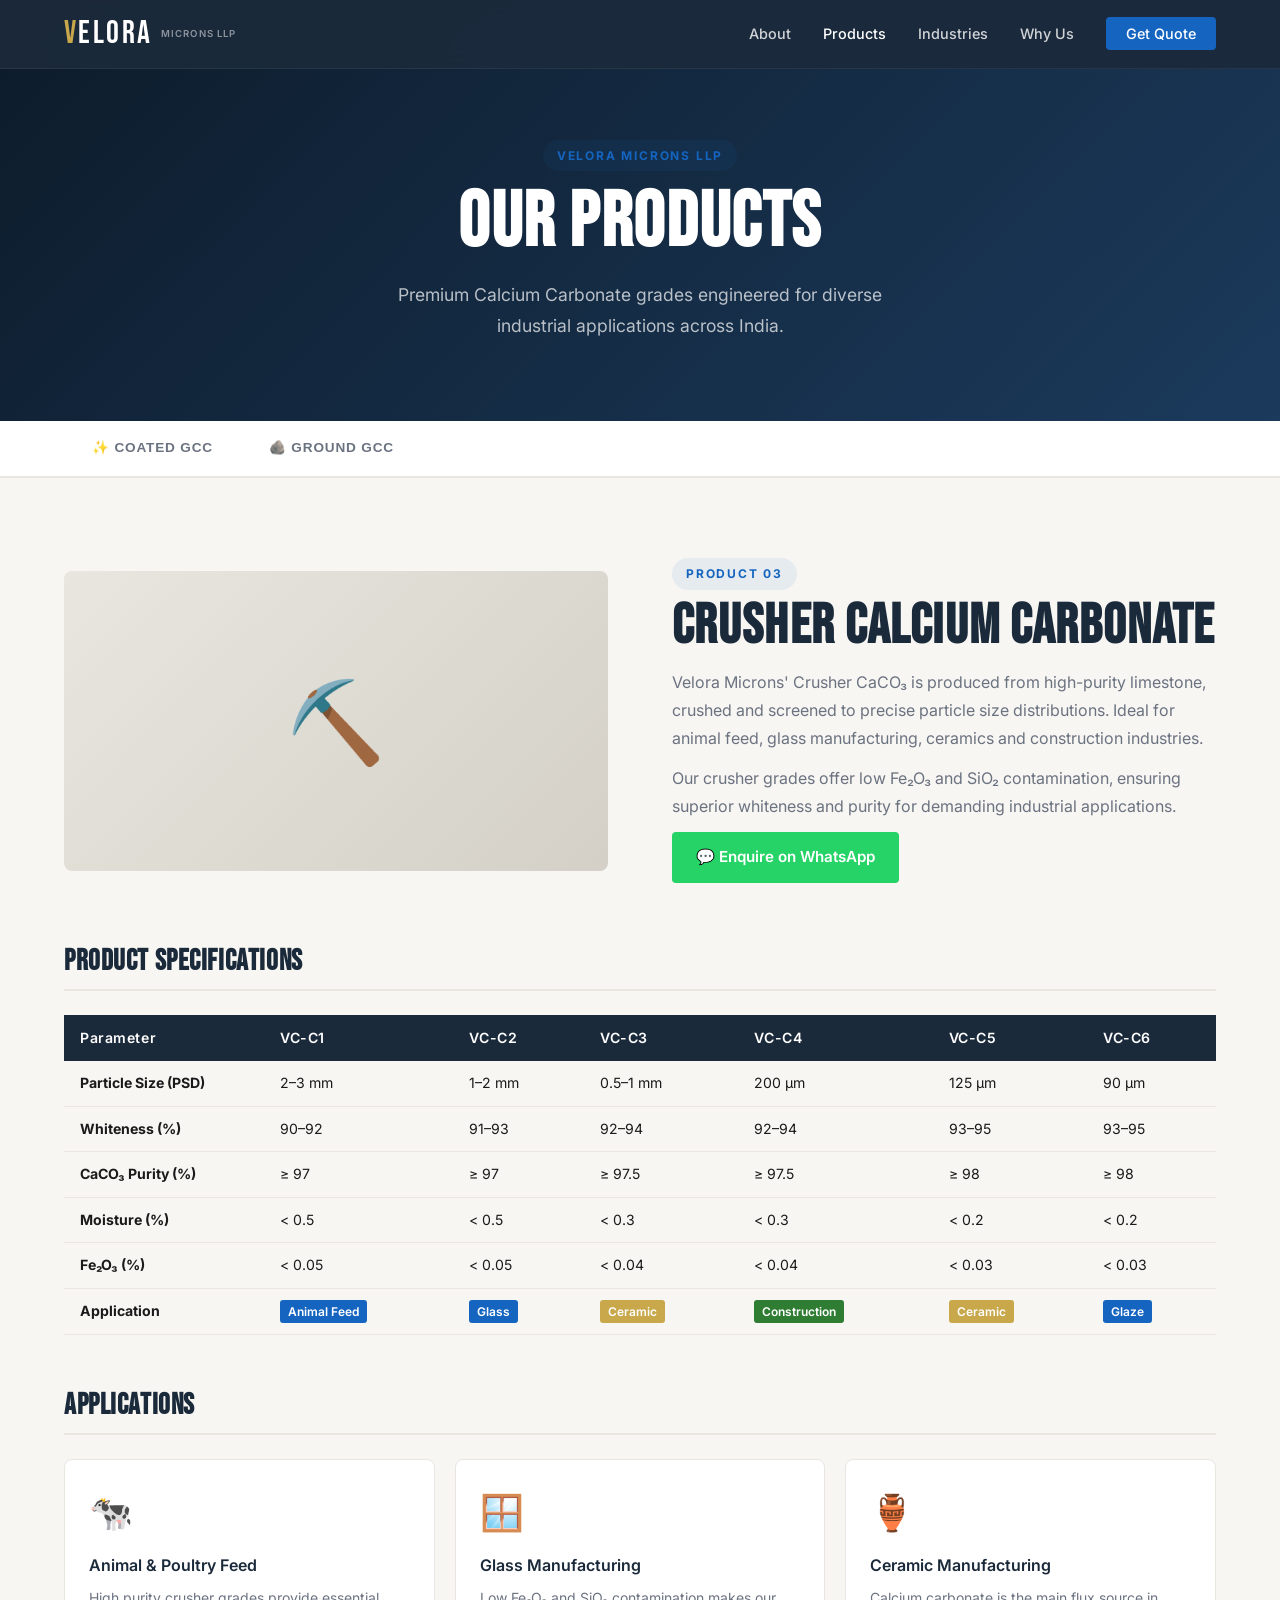
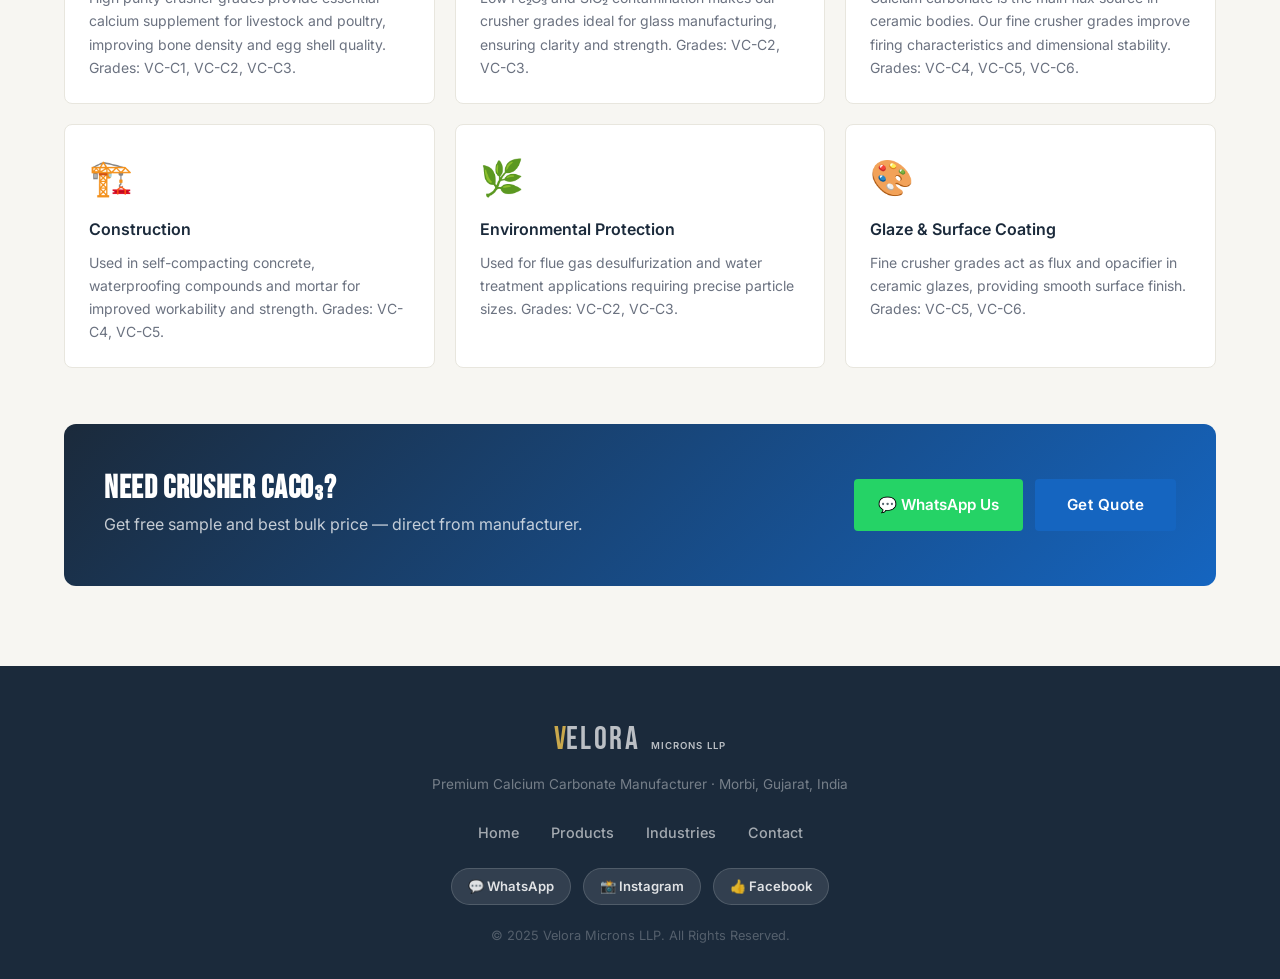
==== products.html @ 4ea290d1 "Revise product information for VELORA COAT® and Crusher Updated product details for VELORA COAT® and" ====
<!DOCTYPE html>
<html lang="en">
<head>
  <meta charset="UTF-8" />
  <meta name="viewport" content="width=device-width, initial-scale=1.0" />
  <title>Products – Velora Microns LLP | Calcium Carbonate Manufacturer</title>
  <meta name="description" content="Velora Microns LLP offers Crusher CaCO3, Ground GCC and Coated GCC for plastics, paints, rubber, ceramics and more industries." />
  <link rel="preconnect" href="https://fonts.googleapis.com" />
  <link rel="preconnect" href="https://fonts.gstatic.com" crossorigin />
  <link href="https://fonts.googleapis.com/css2?family=Bebas+Neue&family=Inter:wght@300;400;500;600;700&display=swap" rel="stylesheet" />
  <link rel="stylesheet" href="style.css" />
  <style>
    /* ===== PRODUCTS PAGE EXTRA STYLES ===== */
    .prod-hero {
      background: linear-gradient(135deg, #0D1B2A 0%, #1B3A5C 100%);
      padding: 140px 0 80px;
      text-align: center;
    }
    .prod-hero h1 { color: #fff; font-size: clamp(2.5rem, 6vw, 5rem); }
    .prod-hero p { color: rgba(255,255,255,0.7); font-size: 1.1rem; max-width: 560px; margin: 16px auto 0; }

    /* PRODUCT TABS */
    .prod-tabs { background: #fff; border-bottom: 2px solid #E8E6DE; position: sticky; top: 68px; z-index: 100; }
    .prod-tabs .container { display: flex; gap: 0; overflow-x: auto; }
    .tab-btn {
      padding: 18px 28px; font-size: 0.85rem; font-weight: 600;
      letter-spacing: 0.06em; text-transform: uppercase;
      color: #6B7280; border-bottom: 3px solid transparent;
      background: none; border-top: none; border-left: none; border-right: none;
      cursor: pointer; white-space: nowrap; transition: all 0.2s;
    }
    .tab-btn.active { color: #1565C0; border-bottom-color: #1565C0; }
    .tab-btn:hover { color: #1565C0; }

    /* PRODUCT SECTIONS */
    .prod-section { display: none; padding: 80px 0; }
    .prod-section.active { display: block; }

    /* SECTION INTRO */
    .prod-intro { display: grid; grid-template-columns: 1fr 1fr; gap: 64px; align-items: center; margin-bottom: 64px; }
    .prod-intro-img {
      background: linear-gradient(135deg, #E8E6DE, #D4D0C8);
      border-radius: 8px; height: 300px;
      display: flex; align-items: center; justify-content: center;
      font-size: 5rem;
    }
    .prod-intro-text h2 { color: #1B2A3B; margin-bottom: 12px; }
    .prod-intro-text .eyebrow { margin-bottom: 8px; }
    .prod-intro-text p { margin-bottom: 12px; }

    /* SPEC TABLE */
    .spec-section { margin-bottom: 56px; }
    .spec-section h3 { font-size: 1.8rem; color: #1B2A3B; margin-bottom: 24px; padding-bottom: 12px; border-bottom: 2px solid #E8E6DE; }
    .spec-table-wrap { overflow-x: auto; }
    .spec-table { width: 100%; border-collapse: collapse; font-size: 0.88rem; min-width: 500px; }
    .spec-table th { background: #1B2A3B; color: #fff; padding: 12px 16px; text-align: left; font-weight: 600; letter-spacing: 0.04em; }
    .spec-table th:first-child { width: 200px; }
    .spec-table td { padding: 11px 16px; border-bottom: 1px solid #E8E6DE; color: #1A1A1A; }
    .spec-table tr:nth-child(even) td { background: #F7F6F2; }
    .spec-table tr:hover td { background: #EEF3FB; }
    .spec-badge { display: inline-block; background: #1565C0; color: #fff; border-radius: 3px; padding: 2px 8px; font-size: 0.75rem; font-weight: 600; }
    .spec-badge.gold { background: #C9A84C; }
    .spec-badge.green { background: #2E7D32; }

    /* APPLICATIONS */
    .app-grid { display: grid; grid-template-columns: repeat(3, 1fr); gap: 20px; margin-top: 24px; }
    .app-card {
      background: #fff; border: 1.5px solid #E8E6DE;
      border-radius: 8px; padding: 24px;
      transition: transform 0.2s, box-shadow 0.2s;
    }
    .app-card:hover { transform: translateY(-4px); box-shadow: 0 12px 32px rgba(0,0,0,0.08); }
    .app-icon { font-size: 2.2rem; margin-bottom: 12px; }
    .app-card h4 { color: #1B2A3B; font-size: 1rem; margin-bottom: 8px; }
    .app-card p { font-size: 0.875rem; line-height: 1.65; }

    /* CTA BANNER */
    .prod-cta-banner {
      background: linear-gradient(135deg, #1B2A3B, #1565C0);
      border-radius: 12px; padding: 48px 40px;
      display: flex; align-items: center; justify-content: space-between;
      gap: 24px; flex-wrap: wrap; margin-top: 56px;
    }
    .prod-cta-banner h3 { color: #fff; font-size: 2rem; }
    .prod-cta-banner p { color: rgba(255,255,255,0.75); margin-top: 4px; }
    .cta-buttons { display: flex; gap: 12px; flex-wrap: wrap; }
    .btn-whatsapp {
      display: inline-flex; align-items: center; gap: 8px;
      background: #25D366; color: #fff;
      padding: 13px 24px; border-radius: 4px;
      font-weight: 600; font-size: 0.95rem;
      transition: background 0.2s;
    }
    .btn-whatsapp:hover { background: #1ebe5d; }

    @media (max-width: 768px) {
      .prod-intro { grid-template-columns: 1fr; gap: 32px; }
      .app-grid { grid-template-columns: 1fr 1fr; }
      .prod-cta-banner { flex-direction: column; padding: 32px 24px; }
      .tab-btn { padding: 14px 18px; font-size: 0.78rem; }
    }
    @media (max-width: 480px) {
      .app-grid { grid-template-columns: 1fr; }
    }
  </style>
</head>
<body>

  <!-- NAVBAR -->
  <nav class="navbar" id="navbar">
    <div class="container nav-inner">
      <div class="logo">
        <a href="index.html" style="display:flex;align-items:baseline;gap:2px;text-decoration:none;">
          <span class="logo-v">V</span><span class="logo-rest">ELORA</span>
          <span class="logo-tag">MICRONS LLP</span>
        </a>
      </div>
      <ul class="nav-links">
        <li><a href="index.html#about">About</a></li>
        <li><a href="products.html" style="color:#fff;">Products</a></li>
        <li><a href="index.html#industries">Industries</a></li>
        <li><a href="index.html#why">Why Us</a></li>
        <li><a href="index.html#contact" class="btn-nav">Get Quote</a></li>
      </ul>
      <button class="hamburger" id="hamburger" aria-label="Menu">
        <span></span><span></span><span></span>
      </button>
    </div>
    <div class="mobile-menu" id="mobileMenu">
      <ul>
        <li><a href="index.html#about" onclick="closeMobile()">About</a></li>
        <li><a href="products.html" onclick="closeMobile()">Products</a></li>
        <li><a href="index.html#industries" onclick="closeMobile()">Industries</a></li>
        <li><a href="index.html#why" onclick="closeMobile()">Why Us</a></li>
        <li><a href="index.html#contact" onclick="closeMobile()">Get Quote</a></li>
      </ul>
    </div>
  </nav>

  <!-- HERO -->
  <div class="prod-hero">
    <div class="container">
      <span class="eyebrow">Velora Microns LLP</span>
      <h1>Our Products</h1>
      <p>Premium Calcium Carbonate grades engineered for diverse industrial applications across India.</p>
    </div>
  </div>

  <!-- TABS -->
  <div class="prod-tabs">
    <div class="container">
      <button class="tab-btn" onclick="showTab('coated')">✨ Coated GCC</button>
      <button class="tab-btn" onclick="showTab('ground')">🪨 Ground GCC</button>
      <!-- <button class="tab-btn active" onclick="showTab('crusher')">⛏ Crusher CaCO₃</button> -->
    </div>
  </div>

 <!-- ===== PRODUCT 1: COATED GCC ===== -->
  <section class="prod-section" id="coated">
    <div class="container">

      <div class="prod-intro">
        <div class="prod-intro-img">✨</div>
        <div class="prod-intro-text">
          <span class="eyebrow">Product 01 — Flagship</span>
          <h2>VELORA COAT® — Coated Ground GCC</h2>
          <p>VELORA COAT® is our premium surface-treated calcium carbonate, coated with stearic acid for superior dispersibility and hydrophobicity. Designed for polymer, PVC and masterbatch applications where performance matters most.</p>
          <p>The stearic acid coating creates a hydrophobic surface that improves compatibility with polymer matrices, reduces moisture absorption and allows higher filler loading without compromising mechanical properties.</p>
          <a href="https://wa.me/919119711811?text=Hello%20Velora%20Microns!%20I%20am%20interested%20in%20VELORA%20COAT%20Coated%20GCC.%20Please%20share%20details." target="_blank" class="btn-whatsapp">💬 Enquire on WhatsApp</a>
        </div>
      </div>

      <div class="spec-section">
        <h3>Product Specifications — VELORA COAT® Series</h3>
        <div class="spec-table-wrap">
          <table class="spec-table">
            <thead>
              <tr>
                <th>Parameter</th>
                <th>VM-A</th>
                <th>VM-B</th>
                <th>VM-H</th>
                <th>VM-M</th>
                <th>VM-D</th>
                <th>VC-70T</th>
              </tr>
            </thead>
            <tbody>
              <tr><td><strong>D97 (µm)</strong></td><td>24</td><td>18</td><td>12</td><td>8</td><td>5</td><td>4</td></tr>
              <tr><td><strong>D50 (µm)</strong></td><td>5.5</td><td>4.0</td><td>3.0</td><td>2.2</td><td>1.7</td><td>1.4</td></tr>
              <tr><td><strong>Whiteness (%)</strong></td><td>95–96</td><td>95–97</td><td>96–97</td><td>96–98</td><td>97–98</td><td>97–98</td></tr>
              <tr><td><strong>Stearic Acid (%)</strong></td><td>0.8</td><td>0.9</td><td>1.1</td><td>1.2</td><td>1.3</td><td>1.4</td></tr>
              <tr><td><strong>Oil Absorption</strong></td><td>13.0</td><td>13.9</td><td>14.8</td><td>16.7</td><td>16.9</td><td>17.1</td></tr>
              <tr><td><strong>Moisture (%)</strong></td><td>&lt; 0.2</td><td>&lt; 0.2</td><td>&lt; 0.2</td><td>&lt; 0.15</td><td>&lt; 0.15</td><td>&lt; 0.15</td></tr>
              <tr><td><strong>Activation Index (%)</strong></td><td>≥ 95</td><td>≥ 96</td><td>≥ 97</td><td>≥ 98</td><td>≥ 98</td><td>≥ 99</td></tr>
              <tr>
                <td><strong>Best For</strong></td>
                <td><span class="spec-badge">PVC Pipe & Fitting</span></td>
                <td><span class="spec-badge"></span>PVC Pipe & Fitting,PVC Profile</td>
                <td><span class="spec-badge gold">Plastic Molding,Plastic Film,Plastic Sheets,PVC Flooring,Masterbatch,FILLER</span></td>
                <td><span class="spec-badge gold">Cables,Plastic Film</span></td>
                <td><span class="spec-badge green">Cables,Plastic Film</span></td>
                <td><span class="spec-badge green">Cables,Plastic Film</span></td>
              </tr>
            </tbody>
          </table>
        </div>
      </div>

      <div class="spec-section">
        <h3>Applications</h3>
        <div class="app-grid">
          <div class="app-card">
            <div class="app-icon">🧴</div>
            <h4>Plastics & Polymers</h4>
            <p>VELORA COAT® allows polymers to heat and cool faster, improving productivity. Higher filler loading reduces raw material cost while maintaining mechanical strength. Grades: VC-20T to VC-50T.</p>
          </div>
          <div class="app-card">
            <div class="app-icon">🏠</div>
            <h4>PVC Pipes & Fittings</h4>
            <p>CaCO₃ improves stiffness and impact resistance of PVC pipes. Smaller particle sizes work best for larger diameter pipes with 2–3 micron formulations. Grades: VC-30T, VC-40T, VC-50T.</p>
          </div>
          <div class="app-card">
            <div class="app-icon">🔌</div>
            <h4>PVC Cables & Wires</h4>
            <p>Stearic acid coated GCC increases insulating effect in PVC cable compounds. Improves processability and reduces dielectric constant. Grades: VC-50T, VC-60T.</p>
          </div>
          <div class="app-card">
            <div class="app-icon">🎨</div>
            <h4>Masterbatch</h4>
            <p>Most polyolefin fabricators use CaCO₃ via masterbatches at 70–80% loading. VELORA COAT® provides excellent dispersion in polyolefin carrier resin. Grades: VC-20T, VC-30T.</p>
          </div>
          <div class="app-card">
            <div class="app-icon">🧵</div>
            <h4>Raffia & Nonwoven</h4>
            <p>Higher thermal conductivity and lower specific heat of CaCO₃ are key advantages in raffia tape and nonwoven fabric applications, reducing costs significantly. Grades: VC-50T, VC-60T.</p>
          </div>
          <div class="app-card">
            <div class="app-icon">🚗</div>
            <h4>Rubber Applications</h4>
            <p>Ground CaCO₃ acts as extender and detacktifying agent in rubber. Adds stiffness and provides abrasion resistance in automotive and industrial rubber products. Grades: VC-60T, VC-70T.</p>
          </div>
        </div>
      </div>

      <div class="prod-cta-banner">
        <div>
          <h3>Need VELORA COAT®?</h3>
          <p>Free sample available. Custom grades on request — bulk pricing direct from plant.</p>
        </div>
        <div class="cta-buttons">
          <a href="https://wa.me/919119711811?text=Hello%20Velora%20Microns!%20I%20need%20VELORA%20COAT%20Coated%20GCC.%20Please%20share%20bulk%20price." target="_blank" class="btn-whatsapp">💬 WhatsApp Us</a>
          <a href="index.html#contact" class="btn-primary">Get Quote</a>
        </div>
      </div>

    </div>
  </section>
  <!-- ===== PRODUCT 2: GROUND GCC ===== -->
  <section class="prod-section" id="ground">
    <div class="container">

      <div class="prod-intro">
        <div class="prod-intro-img">🪨</div>
        <div class="prod-intro-text">
          <span class="eyebrow">Product 02</span>
          <h2>Normal Ground Calcium Carbonate (GCC)</h2>
          <p>Velora Microns' Ground GCC is produced by dry grinding high-purity limestone to precise micron sizes. Available in a wide mesh range from 100 to 2500, our GCC offers high brightness and consistent quality for paints, paper, adhesives and construction.</p>
          <p>Our advanced micronizing technology ensures tight particle size distribution, uniform whiteness and low grit content in every batch.</p>
          <a href="https://wa.me/919119711811?text=Hello%20Velora%20Microns!%20I%20am%20interested%20in%20Ground%20GCC.%20Please%20share%20details." target="_blank" class="btn-whatsapp">💬 Enquire on WhatsApp</a>
        </div>
      </div>

      <div class="spec-section">
        <h3>Product Specifications</h3>
        <div class="spec-table-wrap">
          <table class="spec-table">
            <thead>
              <tr>
                <th>Parameter</th>
                <th>VM-100</th>
                <th>VM-200</th>
                <th>VM-325</th>
                <th>VM-500</th>
                <th>VM-800</th>
                <th>VM-1250</th>
              </tr>
            </thead>
            <tbody>
              <tr><td><strong>Mesh</strong></td><td>100</td><td>200</td><td>325</td><td>500</td><td>800</td><td>1250</td></tr>
              <tr><td><strong>D97 (µm)</strong></td><td>150</td><td>75</td><td>44</td><td>25</td><td>15</td><td>10</td></tr>
              <tr><td><strong>D50 (µm)</strong></td><td>45</td><td>22</td><td>14</td><td>8</td><td>5</td><td>3.5</td></tr>
              <tr><td><strong>Whiteness (%)</strong></td><td>92–94</td><td>93–95</td><td>93–95</td><td>94–96</td><td>94–96</td><td>95–97</td></tr>
              <tr><td><strong>CaCO₃ Purity (%)</strong></td><td>≥ 97</td><td>≥ 97.5</td><td>≥ 97.5</td><td>≥ 98</td><td>≥ 98</td><td>≥ 98.5</td></tr>
              <tr><td><strong>Moisture (%)</strong></td><td>&lt; 0.3</td><td>&lt; 0.3</td><td>&lt; 0.2</td><td>&lt; 0.2</td><td>&lt; 0.2</td><td>&lt; 0.2</td></tr>
              <tr><td><strong>Oil Absorption</strong></td><td>14</td><td>15</td><td>16</td><td>17</td><td>18</td><td>19</td></tr>
              <tr><td><strong>pH</strong></td><td colspan="6" style="text-align:center;">8.5 – 9.5</td></tr>
            </tbody>
          </table>
        </div>
      </div>

      <div class="spec-section">
        <h3>Applications</h3>
        <div class="app-grid">
          <div class="app-card">
            <div class="app-icon">🎨</div>
            <h4>Paints & Coatings</h4>
            <p>GCC acts as an extender pigment in paints, improving opacity, consistency and reducing cost. Fine grades (VG-500 to VG-1250) provide smooth finish in emulsion and enamel paints.</p>
          </div>
          <div class="app-card">
            <div class="app-icon">📄</div>
            <h4>Paper & Board</h4>
            <p>Used as coating pigment and filler in paper, GCC improves brightness, opacity and printability. Fine GCC grades replace expensive TiO₂ in paper coating.</p>
          </div>
          <div class="app-card">
            <div class="app-icon">🏠</div>
            <h4>Construction Materials</h4>
            <p>Coarse GCC grades are widely used in putty, tile adhesives, cement boards and waterproofing compounds to improve workability and reduce shrinkage.</p>
          </div>
          <div class="app-card">
            <div class="app-icon">🧴</div>
            <h4>Adhesives & Sealants</h4>
            <p>GCC improves rheology, thixotropy and reduces cost in adhesives and sealants while maintaining bond strength. Grades VG-325 to VG-800 are most suitable.</p>
          </div>
          <div class="app-card">
            <div class="app-icon">🏺</div>
            <h4>Ceramics & Tiles</h4>
            <p>Used as flux material in ceramic tile bodies and glazes. GCC improves dimensional stability and reduces firing temperature, saving energy costs.</p>
          </div>
          <div class="app-card">
            <div class="app-icon">🌾</div>
            <h4>Agriculture</h4>
            <p>Coarse GCC grades are used for soil pH correction and as calcium supplement in fertilizers. Improves crop yield and soil structure.</p>
          </div>
        </div>
      </div>

      <div class="prod-cta-banner">
        <div>
          <h3>Need Ground GCC?</h3>
          <p>Free sample available. Best bulk price — direct from Morbi plant.</p>
        </div>
        <div class="cta-buttons">
          <a href="https://wa.me/919119711811?text=Hello%20Velora%20Microns!%20I%20need%20Ground%20GCC.%20Please%20share%20price%20and%20specs." target="_blank" class="btn-whatsapp">💬 WhatsApp Us</a>
          <a href="index.html#contact" class="btn-primary">Get Quote</a>
        </div>
      </div>

    </div>
  </section>

  
   <!-- ===== PRODUCT 3: CRUSHER CALCIUM CARBONATE ===== -->
 <section class="prod-section active" id="crusher">
    <div class="container">

      <div class="prod-intro">
        <div class="prod-intro-img">⛏️</div>
        <div class="prod-intro-text">
          <span class="eyebrow">Product 03</span>
          <h2>Crusher Calcium Carbonate</h2>
          <p>Velora Microns' Crusher CaCO₃ is produced from high-purity limestone, crushed and screened to precise particle size distributions. Ideal for animal feed, glass manufacturing, ceramics and construction industries.</p>
          <p>Our crusher grades offer low Fe₂O₃ and SiO₂ contamination, ensuring superior whiteness and purity for demanding industrial applications.</p>
          <a href="https://wa.me/919119711811?text=Hello%20Velora%20Microns!%20I%20am%20interested%20in%20Crusher%20Calcium%20Carbonate.%20Please%20share%20details." target="_blank" class="btn-whatsapp">💬 Enquire on WhatsApp</a>
        </div>
      </div>

      <!-- SPEC TABLE -->
      <div class="spec-section">
        <h3>Product Specifications</h3>
        <div class="spec-table-wrap">
          <table class="spec-table">
            <thead>
              <tr>
                <th>Parameter</th>
                <th>VC-C1</th>
                <th>VC-C2</th>
                <th>VC-C3</th>
                <th>VC-C4</th>
                <th>VC-C5</th>
                <th>VC-C6</th>
              </tr>
            </thead>
            <tbody>
              <tr><td><strong>Particle Size (PSD)</strong></td><td>2–3 mm</td><td>1–2 mm</td><td>0.5–1 mm</td><td>200 µm</td><td>125 µm</td><td>90 µm</td></tr>
              <tr><td><strong>Whiteness (%)</strong></td><td>90–92</td><td>91–93</td><td>92–94</td><td>92–94</td><td>93–95</td><td>93–95</td></tr>
              <tr><td><strong>CaCO₃ Purity (%)</strong></td><td>≥ 97</td><td>≥ 97</td><td>≥ 97.5</td><td>≥ 97.5</td><td>≥ 98</td><td>≥ 98</td></tr>
              <tr><td><strong>Moisture (%)</strong></td><td>&lt; 0.5</td><td>&lt; 0.5</td><td>&lt; 0.3</td><td>&lt; 0.3</td><td>&lt; 0.2</td><td>&lt; 0.2</td></tr>
              <tr><td><strong>Fe₂O₃ (%)</strong></td><td>&lt; 0.05</td><td>&lt; 0.05</td><td>&lt; 0.04</td><td>&lt; 0.04</td><td>&lt; 0.03</td><td>&lt; 0.03</td></tr>
              <tr><td><strong>Application</strong></td>
                <td><span class="spec-badge">Animal Feed</span></td>
                <td><span class="spec-badge">Glass</span></td>
                <td><span class="spec-badge gold">Ceramic</span></td>
                <td><span class="spec-badge green">Construction</span></td>
                <td><span class="spec-badge gold">Ceramic</span></td>
                <td><span class="spec-badge">Glaze</span></td>
              </tr>
            </tbody>
          </table>
        </div>
      </div>

      <!-- APPLICATIONS -->
      <div class="spec-section">
        <h3>Applications</h3>
        <div class="app-grid">
          <div class="app-card">
            <div class="app-icon">🐄</div>
            <h4>Animal & Poultry Feed</h4>
            <p>High purity crusher grades provide essential calcium supplement for livestock and poultry, improving bone density and egg shell quality. Grades: VC-C1, VC-C2, VC-C3.</p>
          </div>
          <div class="app-card">
            <div class="app-icon">🪟</div>
            <h4>Glass Manufacturing</h4>
            <p>Low Fe₂O₃ and SiO₂ contamination makes our crusher grades ideal for glass manufacturing, ensuring clarity and strength. Grades: VC-C2, VC-C3.</p>
          </div>
          <div class="app-card">
            <div class="app-icon">🏺</div>
            <h4>Ceramic Manufacturing</h4>
            <p>Calcium carbonate is the main flux source in ceramic bodies. Our fine crusher grades improve firing characteristics and dimensional stability. Grades: VC-C4, VC-C5, VC-C6.</p>
          </div>
          <div class="app-card">
            <div class="app-icon">🏗️</div>
            <h4>Construction</h4>
            <p>Used in self-compacting concrete, waterproofing compounds and mortar for improved workability and strength. Grades: VC-C4, VC-C5.</p>
          </div>
          <div class="app-card">
            <div class="app-icon">🌿</div>
            <h4>Environmental Protection</h4>
            <p>Used for flue gas desulfurization and water treatment applications requiring precise particle sizes. Grades: VC-C2, VC-C3.</p>
          </div>
          <div class="app-card">
            <div class="app-icon">🎨</div>
            <h4>Glaze & Surface Coating</h4>
            <p>Fine crusher grades act as flux and opacifier in ceramic glazes, providing smooth surface finish. Grades: VC-C5, VC-C6.</p>
          </div>
        </div>
      </div>

      <div class="prod-cta-banner">
        <div>
          <h3>Need Crusher CaCO₃?</h3>
          <p>Get free sample and best bulk price — direct from manufacturer.</p>
        </div>
        <div class="cta-buttons">
          <a href="https://wa.me/919119711811?text=Hello%20Velora%20Microns!%20I%20need%20Crusher%20CaCO3.%20Please%20share%20price%20and%20specs." target="_blank" class="btn-whatsapp">💬 WhatsApp Us</a>
          <a href="index.html#contact" class="btn-primary">Get Quote</a>
        </div>
      </div>

    </div>
  </section> 


  <!-- FOOTER -->
  <footer class="footer">
    <div class="container footer-inner">
      <div class="footer-logo">
        <span class="logo-v">V</span><span class="logo-rest">ELORA</span>
        <span class="logo-tag">MICRONS LLP</span>
      </div>
      <p class="footer-tagline">Premium Calcium Carbonate Manufacturer · Morbi, Gujarat, India</p>
      <div class="footer-links">
        <a href="index.html">Home</a>
        <a href="products.html">Products</a>
        <a href="index.html#industries">Industries</a>
        <a href="index.html#contact">Contact</a>
      </div>
      <div class="footer-social">
        <a href="https://wa.me/919119711811" target="_blank" class="fsocial-btn">💬 WhatsApp</a>
        <a href="https://www.instagram.com/veloramicrons.in?igsh=MjVmOWcwMGVmcDg2&utm_source=qr" target="_blank" class="fsocial-btn">📸 Instagram</a>
        <a href="https://www.facebook.com/share/18vGANsQr8/?mibextid=wwXIfr" target="_blank" class="fsocial-btn">👍 Facebook</a>
      </div>
      <p class="footer-copy">© 2025 Velora Microns LLP. All Rights Reserved.</p>
    </div>
  </footer>

  <script>
    // Navbar scroll
    const navbar = document.getElementById('navbar');
    window.addEventListener('scroll', () => {
      navbar.classList.toggle('scrolled', window.scrollY > 50);
    });

    // Hamburger
    document.getElementById('hamburger').addEventListener('click', () => {
      document.getElementById('mobileMenu').classList.toggle('open');
    });
    function closeMobile() {
      document.getElementById('mobileMenu').classList.remove('open');
    }

    // Tab switching
    function showTab(id) {
      document.querySelectorAll('.prod-section').forEach(s => s.classList.remove('active'));
      document.querySelectorAll('.tab-btn').forEach(b => b.classList.remove('active'));
      document.getElementById(id).classList.add('active');
      event.target.classList.add('active');
      window.scrollTo({ top: document.querySelector('.prod-tabs').offsetTop - 68, behavior: 'smooth' });
    }

    // Check URL hash for direct tab link
    window.addEventListener('load', () => {
      const hash = window.location.hash.replace('#','');
      if (['crusher','ground','coated'].includes(hash)) {
        document.querySelectorAll('.prod-section').forEach(s => s.classList.remove('active'));
        document.querySelectorAll('.tab-btn').forEach(b => b.classList.remove('active'));
        document.getElementById(hash).classList.add('active');
        document.querySelectorAll('.tab-btn')[['crusher','ground','coated'].indexOf(hash)].classList.add('active');
      }
    });
  </script>

</body>
</html>
---- style.css ----
/* ===== RESET & BASE ===== */
*, *::before, *::after { box-sizing: border-box; margin: 0; padding: 0; }
html { scroll-behavior: smooth; font-size: 16px; }
body {
  font-family: 'Inter', sans-serif;
  background: #F7F6F2;
  color: #1A1A1A;
  line-height: 1.6;
  overflow-x: hidden;
}
a { text-decoration: none; color: inherit; }
ul { list-style: none; }
img { max-width: 100%; display: block; }

/* ===== COLORS ===== */
:root {
  --white: #FFFFFF;
  --cream: #F7F6F2;
  --stone: #E8E6DE;
  --slate: #2C3E50;
  --navy: #1B2A3B;
  --blue-accent: #1565C0;
  --blue-light: #1E88E5;
  --gold: #C9A84C;
  --text: #1A1A1A;
  --muted: #6B7280;
  --border: #D4D0C8;
}

/* ===== TYPOGRAPHY ===== */
h1, h2, h3 { font-family: 'Bebas Neue', sans-serif; letter-spacing: 0.02em; line-height: 1.05; }
h1 { font-size: clamp(3rem, 8vw, 6.5rem); }
h2 { font-size: clamp(2rem, 5vw, 3.5rem); color: var(--navy); }
h3 { font-size: 1.6rem; }
h4 { font-size: 1.1rem; font-weight: 600; }
p { color: var(--muted); line-height: 1.75; }

/* ===== LAYOUT ===== */
.container { max-width: 1200px; margin: 0 auto; padding: 0 24px; }
.section { padding: 100px 0; }
.section-head { text-align: center; margin-bottom: 64px; }
.section-head h2 { margin-top: 8px; }

/* ===== EYEBROW ===== */
.eyebrow {
  display: inline-block;
  font-size: 0.75rem;
  font-weight: 700;
  letter-spacing: 0.15em;
  text-transform: uppercase;
  color: var(--blue-accent);
  background: rgba(21, 101, 192, 0.08);
  padding: 6px 14px;
  border-radius: 20px;
  margin-bottom: 12px;
}

/* ===== BUTTONS ===== */
.btn-primary {
  display: inline-block;
  background: var(--blue-accent);
  color: #fff;
  padding: 14px 32px;
  border-radius: 4px;
  font-weight: 600;
  font-size: 0.95rem;
  letter-spacing: 0.03em;
  transition: background 0.2s, transform 0.15s;
  border: none; cursor: pointer;
}
.btn-primary:hover { background: var(--blue-light); transform: translateY(-2px); }
.btn-primary.full { width: 100%; text-align: center; padding: 16px; font-size: 1rem; }
.btn-ghost {
  display: inline-block;
  color: rgba(255,255,255,0.85);
  border: 1.5px solid rgba(255,255,255,0.4);
  padding: 14px 32px;
  border-radius: 4px;
  font-weight: 500;
  transition: background 0.2s;
}
.btn-ghost:hover { background: rgba(255,255,255,0.1); }
.btn-outline {
  display: inline-block;
  border: 2px solid var(--blue-accent);
  color: var(--blue-accent);
  padding: 12px 28px;
  border-radius: 4px;
  font-weight: 600;
  font-size: 0.9rem;
  transition: all 0.2s;
}
.btn-outline:hover { background: var(--blue-accent); color: #fff; }
.btn-nav {
  background: var(--blue-accent);
  color: #fff !important;
  padding: 8px 20px;
  border-radius: 4px;
  font-weight: 600;
  font-size: 0.85rem;
}
.btn-nav:hover { background: var(--blue-light); }

/* ===== NAVBAR ===== */
.navbar {
  position: fixed; top: 0; left: 0; right: 0;
  z-index: 1000;
  background: rgba(27, 42, 59, 0.97);
  backdrop-filter: blur(10px);
  border-bottom: 1px solid rgba(255,255,255,0.06);
  transition: box-shadow 0.3s;
}
.navbar.scrolled { box-shadow: 0 4px 30px rgba(0,0,0,0.3); }
.nav-inner { display: flex; align-items: center; justify-content: space-between; height: 68px; }
.logo { display: flex; align-items: baseline; gap: 2px; }
.logo-v { font-family: 'Bebas Neue', sans-serif; font-size: 2rem; color: var(--gold); }
.logo-rest { font-family: 'Bebas Neue', sans-serif; font-size: 2rem; color: #fff; letter-spacing: 0.08em; }
.logo-tag {
  font-size: 0.6rem; font-weight: 600; letter-spacing: 0.12em;
  color: rgba(255,255,255,0.5); text-transform: uppercase;
  margin-left: 6px; align-self: center;
}
.nav-links { display: flex; align-items: center; gap: 32px; }
.nav-links a { color: rgba(255,255,255,0.8); font-size: 0.9rem; font-weight: 500; transition: color 0.2s; }
.nav-links a:hover { color: #fff; }
.hamburger { display: none; flex-direction: column; gap: 5px; background: none; border: none; cursor: pointer; }
.hamburger span { width: 24px; height: 2px; background: #fff; display: block; transition: all 0.3s; }
.mobile-menu { display: none; padding: 16px 24px 24px; }
.mobile-menu.open { display: block; }
.mobile-menu ul { display: flex; flex-direction: column; gap: 16px; }
.mobile-menu a { color: rgba(255,255,255,0.9); font-size: 1.1rem; font-weight: 500; }

/* ===== HERO ===== */
.hero {
  position: relative; min-height: 100vh;
  display: flex; align-items: center;
  overflow: hidden; padding-top: 68px;
}
.hero-bg {
  position: absolute; inset: 0;
  background: linear-gradient(135deg, #0D1B2A 0%, #1B3A5C 50%, #0D2137 100%);
  z-index: 0;
}
.hero-bg::after {
  content: '';
  position: absolute; inset: 0;
  background: radial-gradient(ellipse at 70% 50%, rgba(21,101,192,0.25) 0%, transparent 70%);
}
.hero-content {
  position: relative; z-index: 1;
  padding: 80px 0;
}
.hero-eyebrow {
  font-size: 0.8rem; font-weight: 600; letter-spacing: 0.15em;
  text-transform: uppercase; color: var(--gold); margin-bottom: 16px;
}
.hero-title { color: #FFFFFF; margin-bottom: 24px; }
.hero-title .accent { color: var(--gold); }
.hero-sub {
  color: rgba(255,255,255,0.75); font-size: 1.15rem;
  max-width: 540px; margin-bottom: 40px; line-height: 1.7;
}
.hero-cta { display: flex; gap: 16px; flex-wrap: wrap; margin-bottom: 64px; }
.hero-stats { display: flex; gap: 48px; flex-wrap: wrap; }
.stat { display: flex; flex-direction: column; }
.stat-num {
  font-family: 'Bebas Neue', sans-serif; font-size: 2.8rem;
  color: #fff; letter-spacing: 0.05em; line-height: 1;
}
.stat-label { font-size: 0.75rem; font-weight: 600; letter-spacing: 0.1em; color: rgba(255,255,255,0.5); text-transform: uppercase; margin-top: 4px; }
.hero-scroll {
  position: absolute; bottom: 32px; left: 50%; transform: translateX(-50%);
  color: rgba(255,255,255,0.4); font-size: 1.5rem;
  animation: bounce 2s infinite;
}
@keyframes bounce {
  0%, 100% { transform: translateX(-50%) translateY(0); }
  50% { transform: translateX(-50%) translateY(8px); }
}

/* ===== ABOUT ===== */
.about { background: var(--white); }
.about-grid { display: grid; grid-template-columns: 1fr 1fr; gap: 80px; align-items: start; }
.about-text h2 { margin: 12px 0 20px; }
.about-text p { margin-bottom: 16px; }
.about-text .btn-primary { margin-top: 12px; }
.about-cards { display: grid; grid-template-columns: 1fr 1fr; gap: 20px; }
.acard {
  background: var(--cream);
  border: 1px solid var(--border);
  border-radius: 8px;
  padding: 24px;
  transition: transform 0.2s, box-shadow 0.2s;
}
.acard:hover { transform: translateY(-4px); box-shadow: 0 12px 32px rgba(0,0,0,0.08); }
.acard-icon { font-size: 1.8rem; margin-bottom: 12px; }
.acard h4 { margin-bottom: 8px; color: var(--navy); }
.acard p { font-size: 0.88rem; }

/* ===== PRODUCTS ===== */
.products { background: var(--cream); }
.products-grid { display: grid; grid-template-columns: repeat(3, 1fr); gap: 24px; }
.prod-card {
  background: var(--white);
  border: 1.5px solid var(--border);
  border-radius: 8px;
  padding: 32px;
  position: relative;
  transition: transform 0.2s, box-shadow 0.2s;
  display: flex; flex-direction: column; gap: 16px;
}
.prod-card:hover { transform: translateY(-6px); box-shadow: 0 20px 48px rgba(0,0,0,0.1); }
.prod-card.featured { border-color: var(--blue-accent); border-width: 2px; }
.prod-badge {
  position: absolute; top: -12px; left: 24px;
  background: var(--blue-accent); color: #fff;
  font-size: 0.7rem; font-weight: 700; letter-spacing: 0.1em;
  padding: 4px 12px; border-radius: 20px; text-transform: uppercase;
}
.prod-card h3 { color: var(--navy); font-size: 1.8rem; }
.prod-type { font-size: 0.8rem; font-weight: 600; color: var(--blue-accent); letter-spacing: 0.05em; text-transform: uppercase; }
.prod-desc { font-size: 0.9rem; line-height: 1.65; }
.prod-specs { display: flex; flex-direction: column; gap: 8px; flex: 1; }
.prod-specs li {
  display: flex; justify-content: space-between; align-items: center;
  padding: 8px 0; border-bottom: 1px solid var(--stone);
  font-size: 0.88rem; color: var(--text);
}
.prod-specs li span { color: var(--muted); font-size: 0.8rem; }

/* ===== INDUSTRIES ===== */
.industries { background: var(--navy); }
.industries .eyebrow { color: var(--gold); background: rgba(201,168,76,0.12); }
.section-head.light h2 { color: #fff; }
.ind-grid { display: grid; grid-template-columns: repeat(4, 1fr); gap: 16px; }
.ind-item {
  background: rgba(255,255,255,0.05);
  border: 1px solid rgba(255,255,255,0.08);
  border-radius: 8px; padding: 28px 20px;
  text-align: center;
  transition: background 0.2s, transform 0.2s;
}
.ind-item:hover { background: rgba(255,255,255,0.1); transform: translateY(-4px); }
.ind-icon { font-size: 2.2rem; display: block; margin-bottom: 12px; }
.ind-item p { color: rgba(255,255,255,0.8); font-size: 0.9rem; font-weight: 500; }

/* ===== WHY US ===== */
.whyus { background: var(--white); }
.why-grid { display: grid; grid-template-columns: repeat(3, 1fr); gap: 40px; }
.why-item { padding: 8px 0; }
.why-num {
  font-family: 'Bebas Neue', sans-serif; font-size: 3rem;
  color: var(--stone); line-height: 1; margin-bottom: 8px;
}
.why-item h4 { color: var(--navy); margin-bottom: 8px; font-size: 1rem; }
.why-item p { font-size: 0.9rem; }

/* ===== CONTACT ===== */
.contact { background: var(--cream); }
.contact-grid { display: grid; grid-template-columns: 1fr 1.2fr; gap: 80px; align-items: start; }
.contact-info h2 { margin: 12px 0 20px; }
.contact-info > p { margin-bottom: 40px; }
.contact-details { display: flex; flex-direction: column; gap: 24px; }
.cd-item { display: flex; gap: 16px; align-items: flex-start; }
.cd-icon { font-size: 1.4rem; flex-shrink: 0; margin-top: 2px; }
.cd-item strong { display: block; color: var(--navy); font-size: 0.85rem; font-weight: 700; letter-spacing: 0.05em; text-transform: uppercase; margin-bottom: 4px; }
.cd-item p, .cd-item a { font-size: 0.95rem; color: var(--muted); }
.cd-item a:hover { color: var(--blue-accent); }

/* ===== FORM ===== */
.contact-form {
  background: var(--white);
  border: 1px solid var(--border);
  border-radius: 8px;
  padding: 40px;
}
.form-group { margin-bottom: 20px; }
.form-row { display: grid; grid-template-columns: 1fr 1fr; gap: 16px; }
label { display: block; font-size: 0.82rem; font-weight: 600; color: var(--navy); letter-spacing: 0.04em; margin-bottom: 6px; text-transform: uppercase; }
input, select, textarea {
  width: 100%;
  padding: 12px 14px;
  border: 1.5px solid var(--border);
  border-radius: 4px;
  font-family: 'Inter', sans-serif;
  font-size: 0.95rem;
  background: var(--cream);
  color: var(--text);
  outline: none;
  transition: border-color 0.2s;
}
input:focus, select:focus, textarea:focus { border-color: var(--blue-accent); background: #fff; }
textarea { resize: vertical; }
.form-note { text-align: center; font-size: 0.8rem; color: var(--muted); margin-top: 12px; }

/* ===== FOOTER ===== */
.footer { background: var(--navy); padding: 48px 0 32px; }
.footer-inner { text-align: center; }
.footer .logo-v { color: var(--gold); }
.footer .logo-rest, .footer .logo-tag { color: rgba(255,255,255,0.7); }
.footer-tagline { color: rgba(255,255,255,0.4); font-size: 0.85rem; margin: 8px 0 24px; }
.footer-links { display: flex; justify-content: center; gap: 32px; margin-bottom: 24px; flex-wrap: wrap; }
.footer-links a { color: rgba(255,255,255,0.6); font-size: 0.9rem; font-weight: 500; transition: color 0.2s; }
.footer-links a:hover { color: #fff; }
.footer-copy { color: rgba(255,255,255,0.25); font-size: 0.8rem; }

/* ===== RESPONSIVE ===== */
@media (max-width: 1024px) {
  .about-grid { grid-template-columns: 1fr; gap: 48px; }
  .products-grid { grid-template-columns: 1fr 1fr; }
  .why-grid { grid-template-columns: 1fr 1fr; }
  .contact-grid { grid-template-columns: 1fr; gap: 48px; }
}

@media (max-width: 768px) {
  .section { padding: 72px 0; }
  .nav-links { display: none; }
  .hamburger { display: flex; }
  .hero-stats { gap: 28px; }
  .products-grid { grid-template-columns: 1fr; }
  .about-cards { grid-template-columns: 1fr; }
  .ind-grid { grid-template-columns: 1fr 1fr; }
  .why-grid { grid-template-columns: 1fr; }
  .form-row { grid-template-columns: 1fr; }
  .contact-form { padding: 28px 20px; }
  .hero-cta { flex-direction: column; align-items: flex-start; }
}

@media (max-width: 480px) {
  .ind-grid { grid-template-columns: 1fr 1fr; }
  .hero-stats { flex-direction: column; gap: 20px; }
}

/* ===== SCROLL ANIMATIONS ===== */
.fade-in { opacity: 0; transform: translateY(24px); transition: opacity 0.6s ease, transform 0.6s ease; }
.fade-in.visible { opacity: 1; transform: translateY(0); }

/* ===== WHATSAPP BUTTON ===== */
.whatsapp-btn {
  display: inline-flex; align-items: center; gap: 6px;
  background: #25D366; color: #fff;
  padding: 8px 16px; border-radius: 4px;
  font-size: 0.85rem; font-weight: 600;
  margin-top: 8px; transition: background 0.2s;
}
.whatsapp-btn:hover { background: #1ebe5d; }

/* ===== SOCIAL BUTTONS ===== */
.social-links { display: flex; gap: 10px; margin-top: 8px; flex-wrap: wrap; }
.social-btn {
  display: inline-flex; align-items: center; gap: 6px;
  padding: 7px 14px; border-radius: 4px;
  font-size: 0.82rem; font-weight: 600;
  transition: opacity 0.2s;
}
.social-btn:hover { opacity: 0.85; }
.social-btn.instagram { background: linear-gradient(135deg, #E1306C, #833AB4); color: #fff; }
.social-btn.facebook { background: #1877F2; color: #fff; }

/* ===== FOOTER SOCIAL ===== */
.footer-social { display: flex; justify-content: center; gap: 12px; margin-bottom: 20px; flex-wrap: wrap; }
.fsocial-btn {
  display: inline-flex; align-items: center; gap: 6px;
  padding: 7px 16px; border-radius: 20px;
  font-size: 0.82rem; font-weight: 600;
  background: rgba(255,255,255,0.1);
  color: rgba(255,255,255,0.85);
  border: 1px solid rgba(255,255,255,0.15);
  transition: background 0.2s;
}
.fsocial-btn:hover { background: rgba(255,255,255,0.2); color: #fff; }
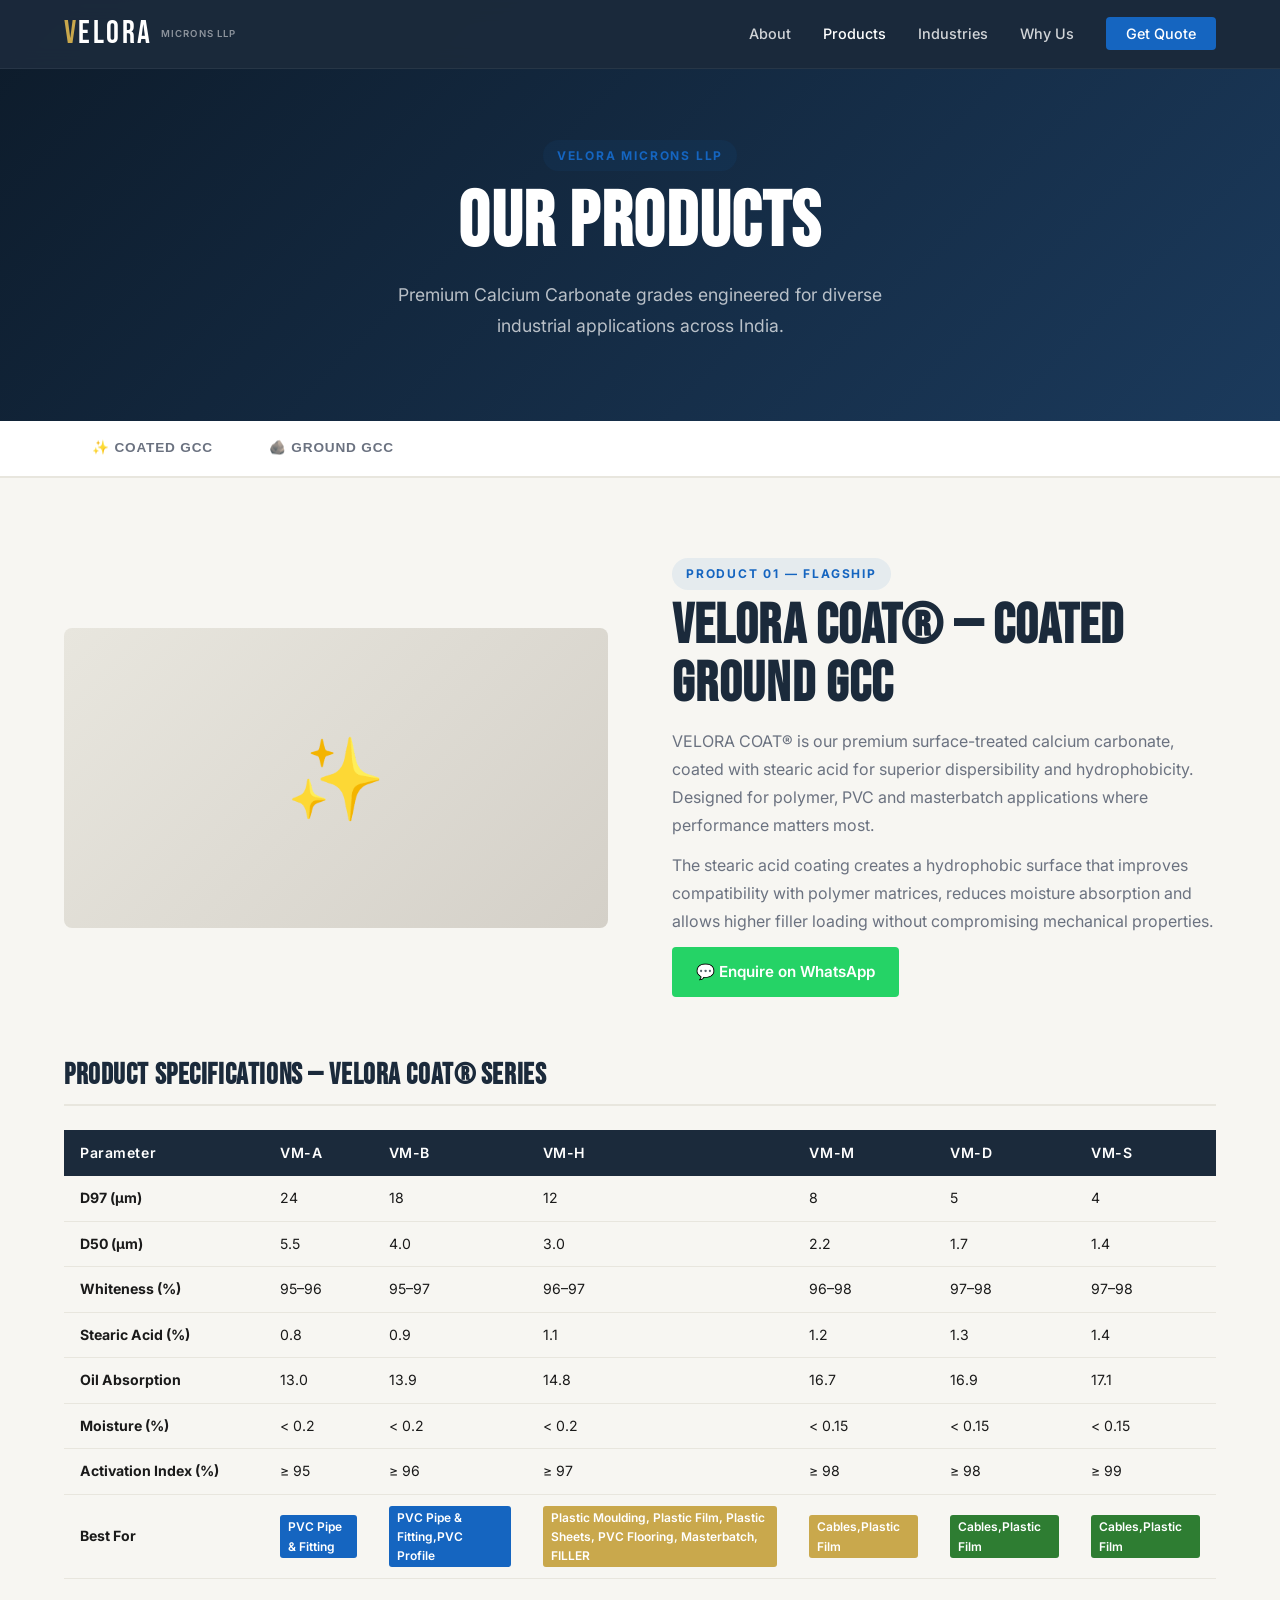
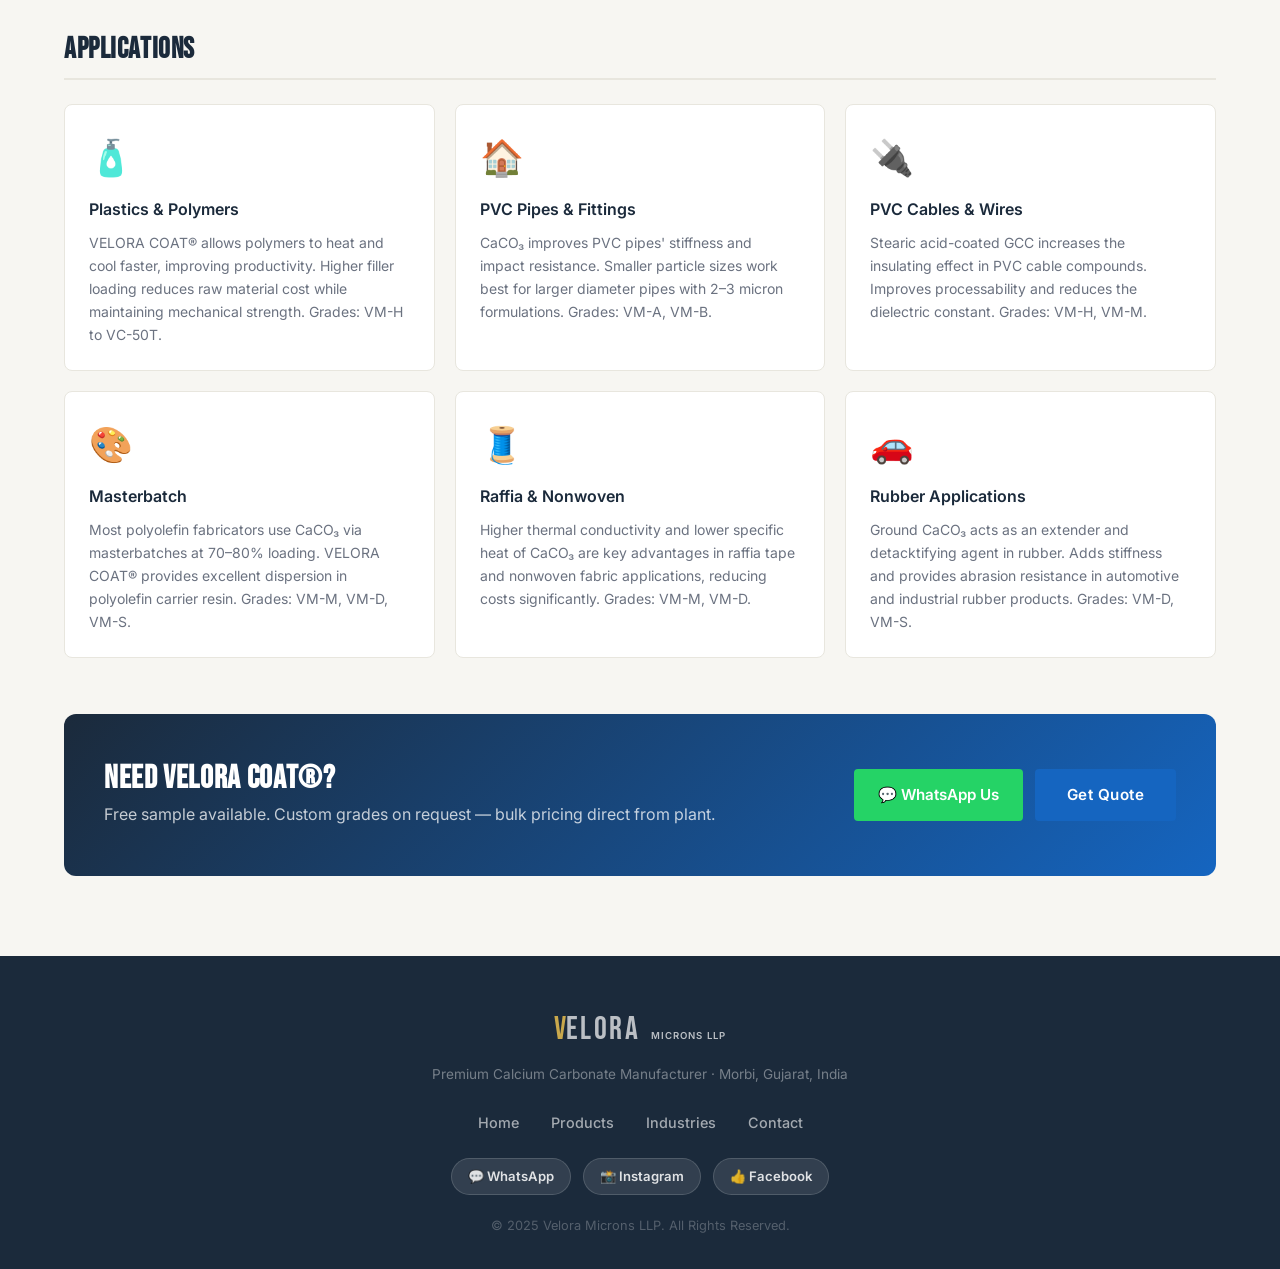
==== commit 86ee66fe: "Revise Coated GCC product details and section states Updated product section for Coated GCC, includi" ====
--- a/products.html
+++ b/products.html
@@ -156,7 +156,7 @@
   </div>
 
  <!-- ===== PRODUCT 1: COATED GCC ===== -->
-  <section class="prod-section" id="coated">
+  <section class="prod-section active" id="coated">
     <div class="container">
 
       <div class="prod-intro">
@@ -182,7 +182,7 @@
                 <th>VM-H</th>
                 <th>VM-M</th>
                 <th>VM-D</th>
-                <th>VC-70T</th>
+                <th>VM-S</th>
               </tr>
             </thead>
             <tbody>
@@ -196,8 +196,8 @@
               <tr>
                 <td><strong>Best For</strong></td>
                 <td><span class="spec-badge">PVC Pipe & Fitting</span></td>
-                <td><span class="spec-badge"></span>PVC Pipe & Fitting,PVC Profile</td>
-                <td><span class="spec-badge gold">Plastic Molding,Plastic Film,Plastic Sheets,PVC Flooring,Masterbatch,FILLER</span></td>
+                <td><span class="spec-badge">PVC Pipe & Fitting,PVC Profile</span></td>
+                <td><span class="spec-badge gold">Plastic Moulding, Plastic Film, Plastic Sheets, PVC Flooring, Masterbatch, FILLER</span></td>
                 <td><span class="spec-badge gold">Cables,Plastic Film</span></td>
                 <td><span class="spec-badge green">Cables,Plastic Film</span></td>
                 <td><span class="spec-badge green">Cables,Plastic Film</span></td>
@@ -213,32 +213,32 @@
           <div class="app-card">
             <div class="app-icon">🧴</div>
             <h4>Plastics & Polymers</h4>
-            <p>VELORA COAT® allows polymers to heat and cool faster, improving productivity. Higher filler loading reduces raw material cost while maintaining mechanical strength. Grades: VC-20T to VC-50T.</p>
+            <p>VELORA COAT® allows polymers to heat and cool faster, improving productivity. Higher filler loading reduces raw material cost while maintaining mechanical strength. Grades: VM-H to VC-50T.</p>
           </div>
           <div class="app-card">
             <div class="app-icon">🏠</div>
             <h4>PVC Pipes & Fittings</h4>
-            <p>CaCO₃ improves stiffness and impact resistance of PVC pipes. Smaller particle sizes work best for larger diameter pipes with 2–3 micron formulations. Grades: VC-30T, VC-40T, VC-50T.</p>
+            <p>CaCO₃ improves PVC pipes' stiffness and impact resistance. Smaller particle sizes work best for larger diameter pipes with 2–3 micron formulations. Grades: VM-A, VM-B. </p>
           </div>
           <div class="app-card">
             <div class="app-icon">🔌</div>
             <h4>PVC Cables & Wires</h4>
-            <p>Stearic acid coated GCC increases insulating effect in PVC cable compounds. Improves processability and reduces dielectric constant. Grades: VC-50T, VC-60T.</p>
+            <p>Stearic acid-coated GCC increases the insulating effect in PVC cable compounds. Improves processability and reduces the dielectric constant. Grades: VM-H, VM-M.</p>
           </div>
           <div class="app-card">
             <div class="app-icon">🎨</div>
             <h4>Masterbatch</h4>
-            <p>Most polyolefin fabricators use CaCO₃ via masterbatches at 70–80% loading. VELORA COAT® provides excellent dispersion in polyolefin carrier resin. Grades: VC-20T, VC-30T.</p>
+            <p>Most polyolefin fabricators use CaCO₃ via masterbatches at 70–80% loading. VELORA COAT® provides excellent dispersion in polyolefin carrier resin. Grades: VM-M, VM-D, VM-S.</p>
           </div>
           <div class="app-card">
             <div class="app-icon">🧵</div>
             <h4>Raffia & Nonwoven</h4>
-            <p>Higher thermal conductivity and lower specific heat of CaCO₃ are key advantages in raffia tape and nonwoven fabric applications, reducing costs significantly. Grades: VC-50T, VC-60T.</p>
+            <p>Higher thermal conductivity and lower specific heat of CaCO₃ are key advantages in raffia tape and nonwoven fabric applications, reducing costs significantly. Grades: VM-M, VM-D.</p>
           </div>
           <div class="app-card">
             <div class="app-icon">🚗</div>
             <h4>Rubber Applications</h4>
-            <p>Ground CaCO₃ acts as extender and detacktifying agent in rubber. Adds stiffness and provides abrasion resistance in automotive and industrial rubber products. Grades: VC-60T, VC-70T.</p>
+            <p>Ground CaCO₃ acts as an extender and detacktifying agent in rubber. Adds stiffness and provides abrasion resistance in automotive and industrial rubber products. Grades: VM-D, VM-S.</p>
           </div>
         </div>
       </div>
@@ -306,12 +306,12 @@
           <div class="app-card">
             <div class="app-icon">🎨</div>
             <h4>Paints & Coatings</h4>
-            <p>GCC acts as an extender pigment in paints, improving opacity, consistency and reducing cost. Fine grades (VG-500 to VG-1250) provide smooth finish in emulsion and enamel paints.</p>
+            <p>GCC acts as an extender pigment in paints, improving opacity, consistency and reducing cost. Fine grades (VG-500 to VG-1250) provide a smooth finish in emulsion and enamel paints.</p>
           </div>
           <div class="app-card">
             <div class="app-icon">📄</div>
             <h4>Paper & Board</h4>
-            <p>Used as coating pigment and filler in paper, GCC improves brightness, opacity and printability. Fine GCC grades replace expensive TiO₂ in paper coating.</p>
+            <p>Used as a coating pigment and filler in paper, GCC improves brightness, opacity and printability. Fine GCC grades replace expensive TiO₂ in paper coating.</p>
           </div>
           <div class="app-card">
             <div class="app-icon">🏠</div>
@@ -321,17 +321,17 @@
           <div class="app-card">
             <div class="app-icon">🧴</div>
             <h4>Adhesives & Sealants</h4>
-            <p>GCC improves rheology, thixotropy and reduces cost in adhesives and sealants while maintaining bond strength. Grades VG-325 to VG-800 are most suitable.</p>
+            <p>GCC improves rheology and thixotropy and reduces cost in adhesives and sealants while maintaining bond strength. Grades VG-325 to VM-800 are most suitable.</p>
           </div>
           <div class="app-card">
             <div class="app-icon">🏺</div>
             <h4>Ceramics & Tiles</h4>
-            <p>Used as flux material in ceramic tile bodies and glazes. GCC improves dimensional stability and reduces firing temperature, saving energy costs.</p>
+            <p>Used as a flux material in ceramic tile bodies and glazes. GCC improves dimensional stability and reduces firing temperature, saving energy costs.</p>
           </div>
           <div class="app-card">
             <div class="app-icon">🌾</div>
             <h4>Agriculture</h4>
-            <p>Coarse GCC grades are used for soil pH correction and as calcium supplement in fertilizers. Improves crop yield and soil structure.</p>
+            <p>Coarse GCC grades are used for soil pH correction and as a calcium supplement in fertilisers. Improves crop yield and soil structure.</p>
           </div>
         </div>
       </div>
@@ -352,7 +352,7 @@
 
   
    <!-- ===== PRODUCT 3: CRUSHER CALCIUM CARBONATE ===== -->
- <section class="prod-section active" id="crusher">
+ <section class="prod-section" id="crusher">
     <div class="container">
 
       <div class="prod-intro">
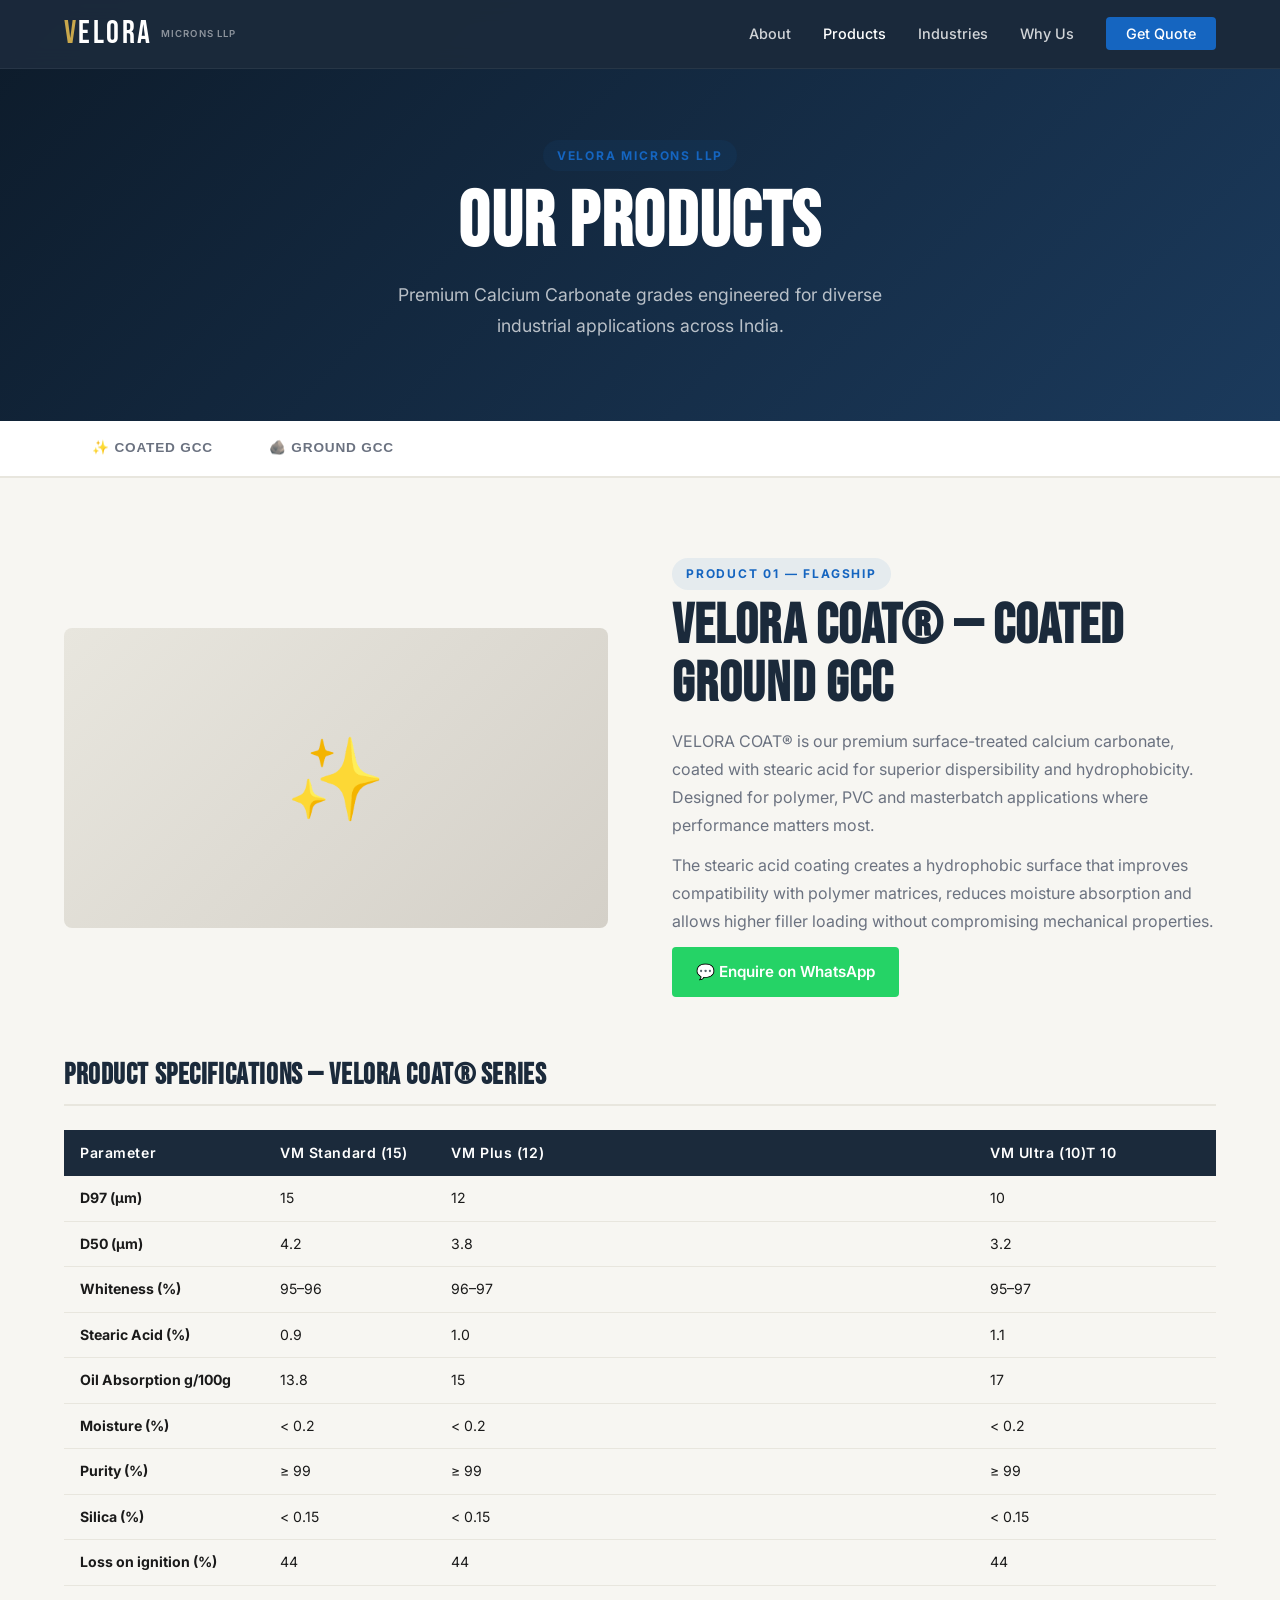
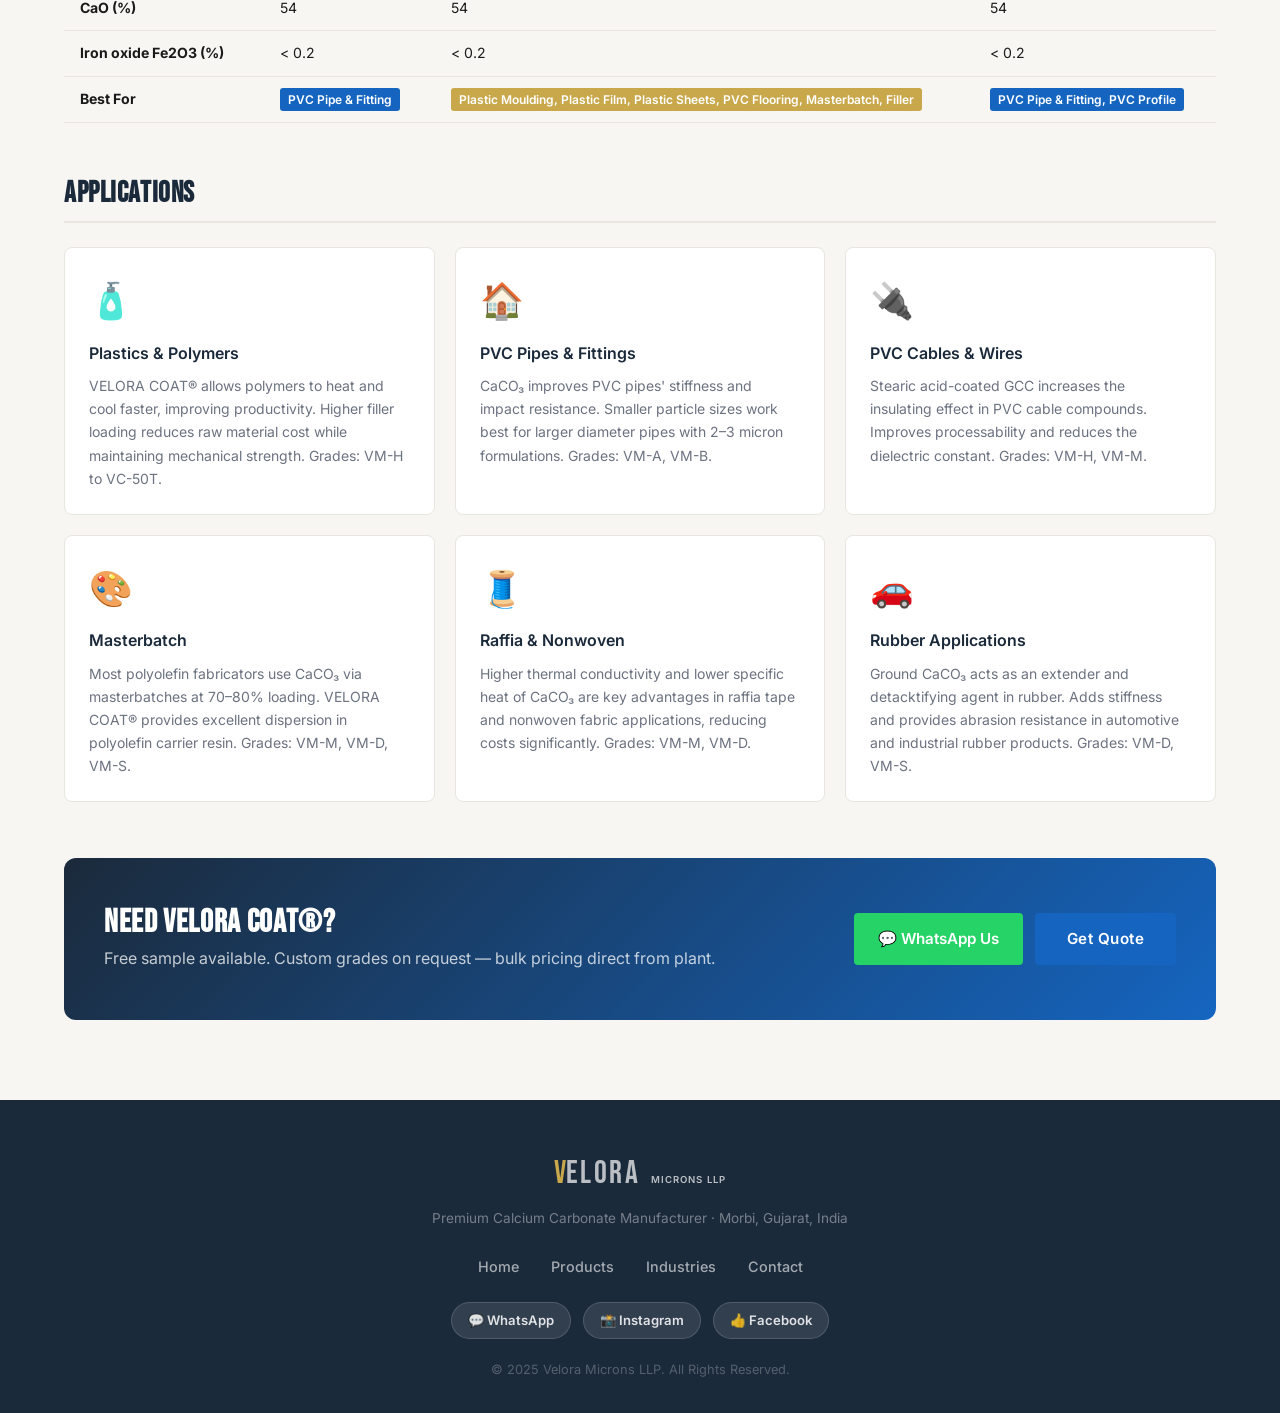
==== commit 03d1967c: "Update product specifications for VELORA COAT®" ====
--- a/products.html
+++ b/products.html
@@ -170,43 +170,40 @@
         </div>
       </div>
 
-      <div class="spec-section">
-        <h3>Product Specifications — VELORA COAT® Series</h3>
-        <div class="spec-table-wrap">
-          <table class="spec-table">
-            <thead>
-              <tr>
-                <th>Parameter</th>
-                <th>VM-A</th>
-                <th>VM-B</th>
-                <th>VM-H</th>
-                <th>VM-M</th>
-                <th>VM-D</th>
-                <th>VM-S</th>
-              </tr>
-            </thead>
-            <tbody>
-              <tr><td><strong>D97 (µm)</strong></td><td>24</td><td>18</td><td>12</td><td>8</td><td>5</td><td>4</td></tr>
-              <tr><td><strong>D50 (µm)</strong></td><td>5.5</td><td>4.0</td><td>3.0</td><td>2.2</td><td>1.7</td><td>1.4</td></tr>
-              <tr><td><strong>Whiteness (%)</strong></td><td>95–96</td><td>95–97</td><td>96–97</td><td>96–98</td><td>97–98</td><td>97–98</td></tr>
-              <tr><td><strong>Stearic Acid (%)</strong></td><td>0.8</td><td>0.9</td><td>1.1</td><td>1.2</td><td>1.3</td><td>1.4</td></tr>
-              <tr><td><strong>Oil Absorption</strong></td><td>13.0</td><td>13.9</td><td>14.8</td><td>16.7</td><td>16.9</td><td>17.1</td></tr>
-              <tr><td><strong>Moisture (%)</strong></td><td>&lt; 0.2</td><td>&lt; 0.2</td><td>&lt; 0.2</td><td>&lt; 0.15</td><td>&lt; 0.15</td><td>&lt; 0.15</td></tr>
-              <tr><td><strong>Activation Index (%)</strong></td><td>≥ 95</td><td>≥ 96</td><td>≥ 97</td><td>≥ 98</td><td>≥ 98</td><td>≥ 99</td></tr>
-              <tr>
-                <td><strong>Best For</strong></td>
-                <td><span class="spec-badge">PVC Pipe & Fitting</span></td>
-                <td><span class="spec-badge">PVC Pipe & Fitting,PVC Profile</span></td>
-                <td><span class="spec-badge gold">Plastic Moulding, Plastic Film, Plastic Sheets, PVC Flooring, Masterbatch, FILLER</span></td>
-                <td><span class="spec-badge gold">Cables,Plastic Film</span></td>
-                <td><span class="spec-badge green">Cables,Plastic Film</span></td>
-                <td><span class="spec-badge green">Cables,Plastic Film</span></td>
-              </tr>
-            </tbody>
-          </table>
-        </div>
-      </div>
-
+     <div class="spec-section">
+  <h3>Product Specifications — VELORA COAT® Series</h3>
+  <div class="spec-table-wrap">
+    <table class="spec-table">
+      <thead>
+        <tr>
+          <th>Parameter</th>
+          <th>VM Standard (15)</th>
+          <th>VM Plus (12)</th>
+          <th>VM Ultra (10)T 10</th>
+        </tr>
+      </thead>
+      <tbody>
+        <tr><td><strong>D97 (µm)</strong></td><td>15</td><td>12</td><td>10</td></tr>
+        <tr><td><strong>D50 (µm)</strong></td><td>4.2</td><td>3.8</td><td>3.2</td></tr>
+        <tr><td><strong>Whiteness (%)</strong></td><td>95–96</td><td>96–97</td><td>95–97</td></tr>
+        <tr><td><strong>Stearic Acid (%)</strong></td><td>0.9</td><td>1.0</td><td>1.1</td></tr>
+        <tr><td><strong>Oil Absorption g/100g</strong></td><td>13.8</td><td>15</td><td>17</td></tr>
+        <tr><td><strong>Moisture (%)</strong></td><td>&lt; 0.2</td><td>&lt; 0.2</td><td>&lt; 0.2</td></tr>
+        <tr><td><strong>Purity (%)</strong></td><td>≥ 99</td><td>≥ 99</td><td>≥ 99</td></tr>
+        <tr><td><strong>Silica (%)</strong></td><td>&lt; 0.15</td><td>&lt; 0.15</td><td>&lt; 0.15</td></tr>
+        <tr><td><strong>Loss on ignition (%)</strong></td><td>44</td><td>44</td><td>44</td></tr>
+        <tr><td><strong>CaO (%)</strong></td><td>54</td><td>54</td><td>54</td></tr>
+        <tr><td><strong>Iron oxide Fe2O3 (%)</strong></td><td>&lt; 0.2</td><td>&lt; 0.2</td><td>&lt; 0.2</td></tr>
+        <tr>
+          <td><strong>Best For</strong></td>
+          <td><span class="spec-badge">PVC Pipe &amp; Fitting</span></td>
+          <td><span class="spec-badge gold">Plastic Moulding, Plastic Film, Plastic Sheets, PVC Flooring, Masterbatch, Filler</span></td>
+          <td><span class="spec-badge">PVC Pipe &amp; Fitting, PVC Profile</span></td>
+        </tr>
+      </tbody>
+    </table>
+  </div>
+</div>
       <div class="spec-section">
         <h3>Applications</h3>
         <div class="app-grid">
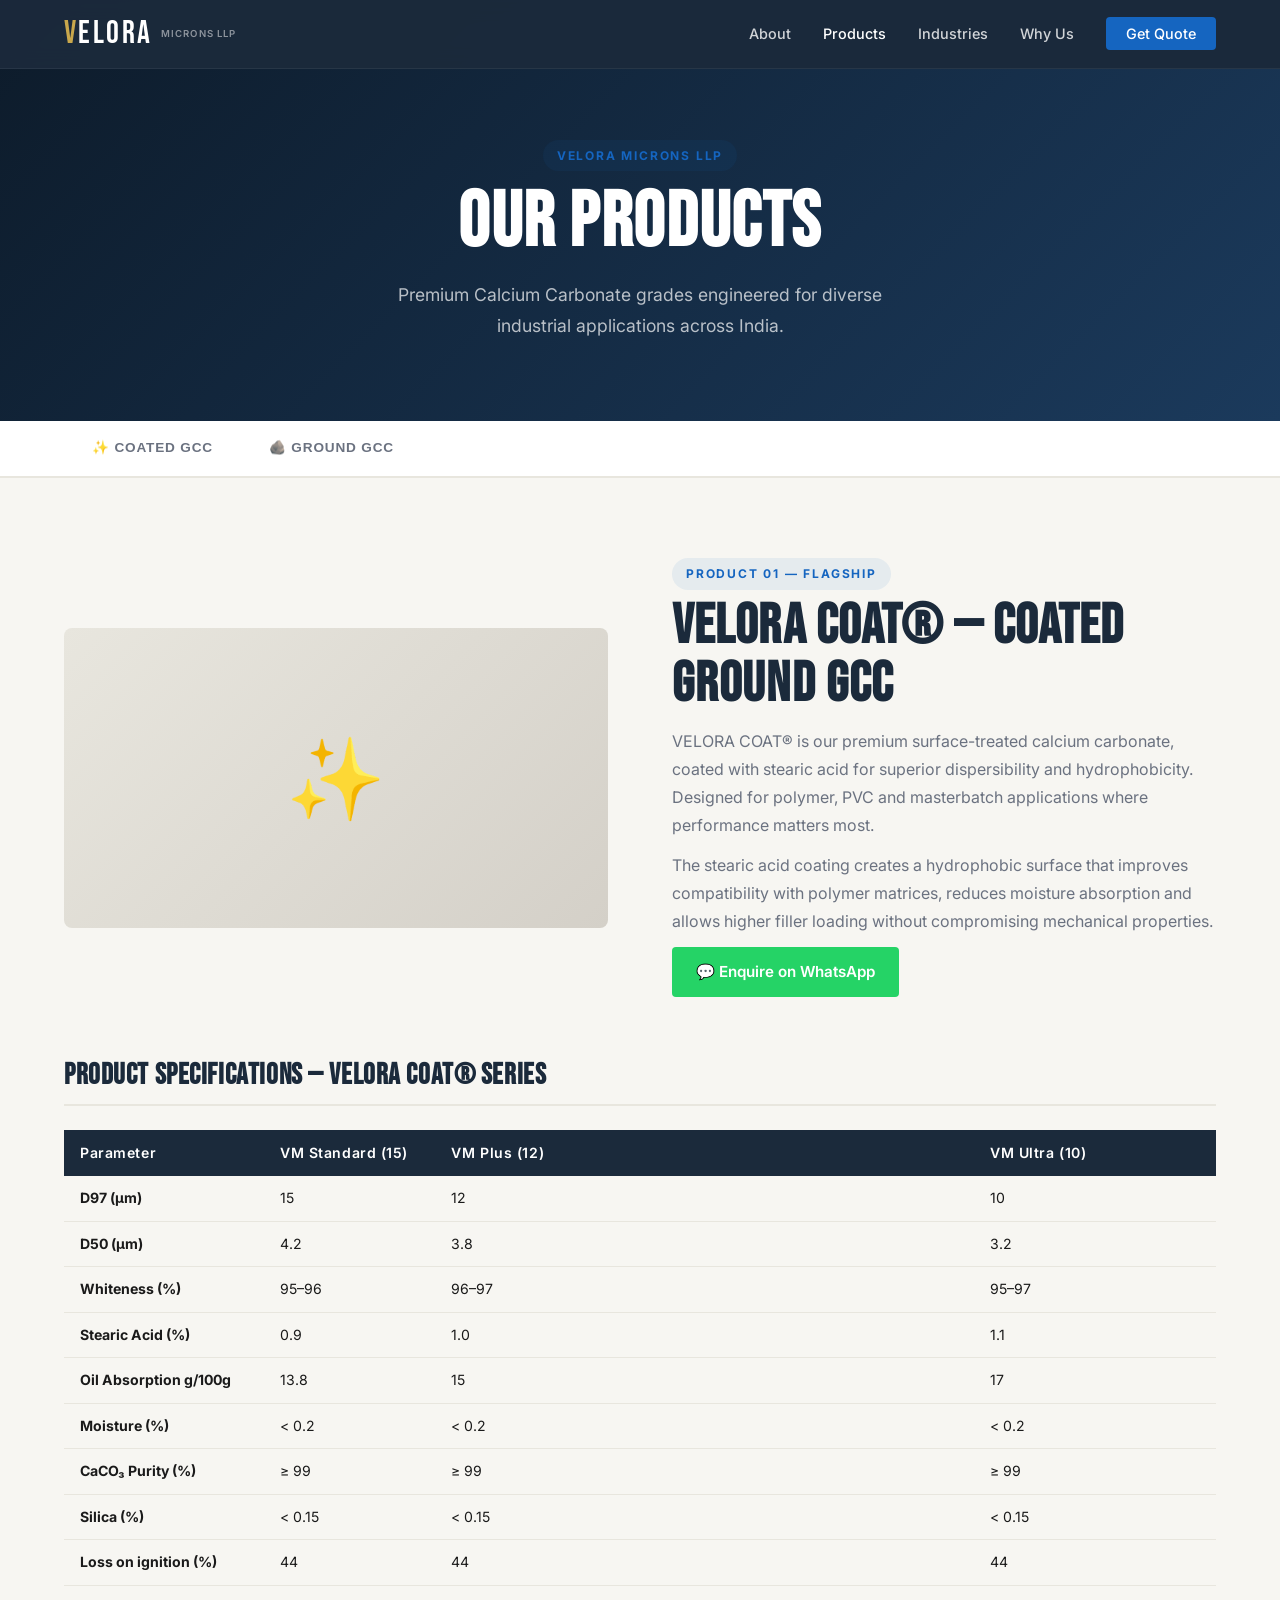
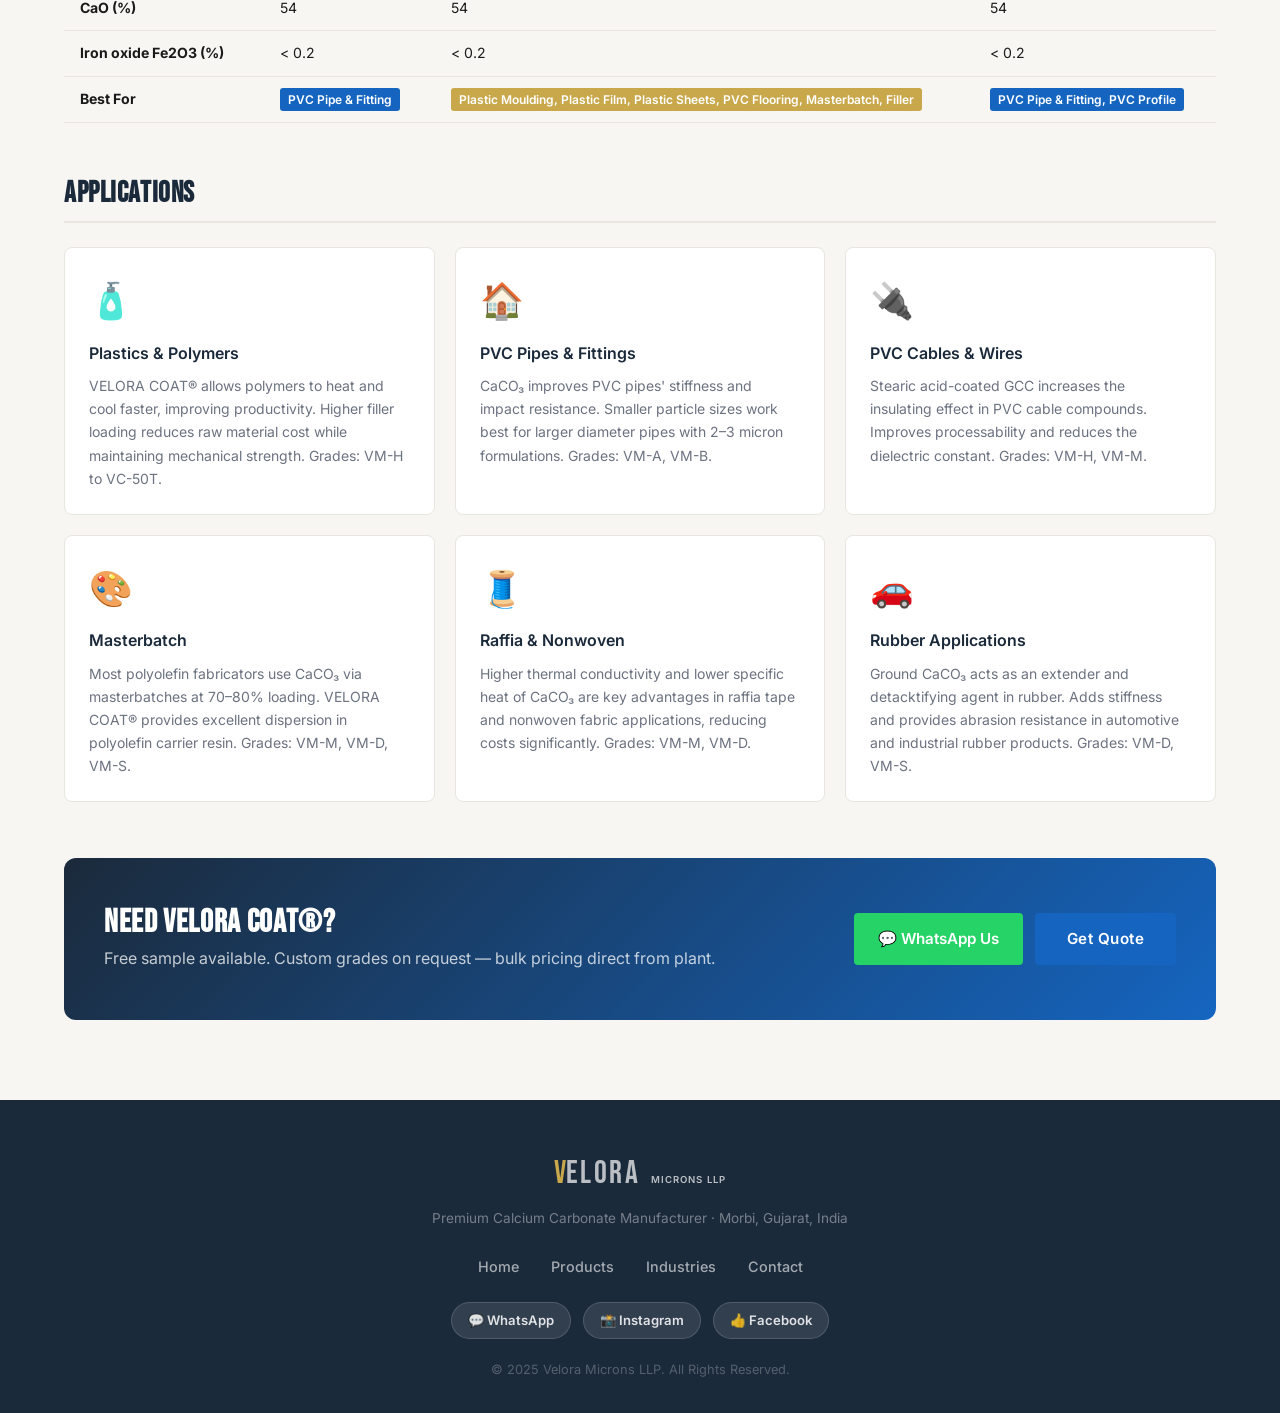
==== commit dc5d6242: "Update VM Ultra header and product specifications" ====
--- a/products.html
+++ b/products.html
@@ -179,7 +179,7 @@
           <th>Parameter</th>
           <th>VM Standard (15)</th>
           <th>VM Plus (12)</th>
-          <th>VM Ultra (10)T 10</th>
+          <th>VM Ultra (10)</th>
         </tr>
       </thead>
       <tbody>
@@ -189,7 +189,7 @@
         <tr><td><strong>Stearic Acid (%)</strong></td><td>0.9</td><td>1.0</td><td>1.1</td></tr>
         <tr><td><strong>Oil Absorption g/100g</strong></td><td>13.8</td><td>15</td><td>17</td></tr>
         <tr><td><strong>Moisture (%)</strong></td><td>&lt; 0.2</td><td>&lt; 0.2</td><td>&lt; 0.2</td></tr>
-        <tr><td><strong>Purity (%)</strong></td><td>≥ 99</td><td>≥ 99</td><td>≥ 99</td></tr>
+        <tr><td><strong>CaCO₃ Purity (%)</strong></td><td>≥ 99</td><td>≥ 99</td><td>≥ 99</td></tr>
         <tr><td><strong>Silica (%)</strong></td><td>&lt; 0.15</td><td>&lt; 0.15</td><td>&lt; 0.15</td></tr>
         <tr><td><strong>Loss on ignition (%)</strong></td><td>44</td><td>44</td><td>44</td></tr>
         <tr><td><strong>CaO (%)</strong></td><td>54</td><td>54</td><td>54</td></tr>
@@ -273,25 +273,27 @@
         <div class="spec-table-wrap">
           <table class="spec-table">
             <thead>
-              <tr>
-                <th>Parameter</th>
-                <th>VM-100</th>
-                <th>VM-200</th>
-                <th>VM-325</th>
-                <th>VM-500</th>
-                <th>VM-800</th>
-                <th>VM-1250</th>
-              </tr>
-            </thead>
-            <tbody>
-              <tr><td><strong>Mesh</strong></td><td>100</td><td>200</td><td>325</td><td>500</td><td>800</td><td>1250</td></tr>
-              <tr><td><strong>D97 (µm)</strong></td><td>150</td><td>75</td><td>44</td><td>25</td><td>15</td><td>10</td></tr>
-              <tr><td><strong>D50 (µm)</strong></td><td>45</td><td>22</td><td>14</td><td>8</td><td>5</td><td>3.5</td></tr>
-              <tr><td><strong>Whiteness (%)</strong></td><td>92–94</td><td>93–95</td><td>93–95</td><td>94–96</td><td>94–96</td><td>95–97</td></tr>
-              <tr><td><strong>CaCO₃ Purity (%)</strong></td><td>≥ 97</td><td>≥ 97.5</td><td>≥ 97.5</td><td>≥ 98</td><td>≥ 98</td><td>≥ 98.5</td></tr>
-              <tr><td><strong>Moisture (%)</strong></td><td>&lt; 0.3</td><td>&lt; 0.3</td><td>&lt; 0.2</td><td>&lt; 0.2</td><td>&lt; 0.2</td><td>&lt; 0.2</td></tr>
-              <tr><td><strong>Oil Absorption</strong></td><td>14</td><td>15</td><td>16</td><td>17</td><td>18</td><td>19</td></tr>
-              <tr><td><strong>pH</strong></td><td colspan="6" style="text-align:center;">8.5 – 9.5</td></tr>
+               <tr>
+          <th>Parameter</th>
+          <th>VM-15</th>
+          <th>VM-12</th>
+          <th>VM-10</th>
+        </tr>
+      </thead>
+      <tbody>
+        <tr><td><strong>D97 (µm)</strong></td><td>15</td><td>12</td><td>10</td></tr>
+        <tr><td><strong>D50 (µm)</strong></td><td>4.2</td><td>3.8</td><td>3.2</td></tr>
+        <tr><td><strong>Whiteness (%)</strong></td><td>96–97</td><td>96–97</td><td>96–97</td></tr>
+        <tr><td><strong>Oil Absorption g/100g</strong></td><td>19</td><td>19.5</td><td>20</td></tr>
+        <tr><td><strong>Moisture (%)</strong></td><td>&lt; 0.2</td><td>&lt; 0.2</td><td>&lt; 0.2</td></tr>
+        <tr><td><strong>CaCO₃ Purity (%)</strong></td><td>≥ 99</td><td>≥ 99</td><td>≥ 99</td></tr>
+        <tr><td><strong>Silica (%)</strong></td><td>&lt; 0.15</td><td>&lt; 0.15</td><td>&lt; 0.15</td></tr>
+        <tr>
+          <td><strong>Best For</strong></td>
+          <td><span class="spec-badge">Paint, PVC Pipe &amp; Adhesives </span></td>
+          <td><span class="spec-badge gold">Lacquer Paint &amp; Adhesives </span></td>
+          <td><span class="spec-badge">paint ,PVC  &amp; PVC Profile</span></td>
+        </tr>
             </tbody>
           </table>
         </div>
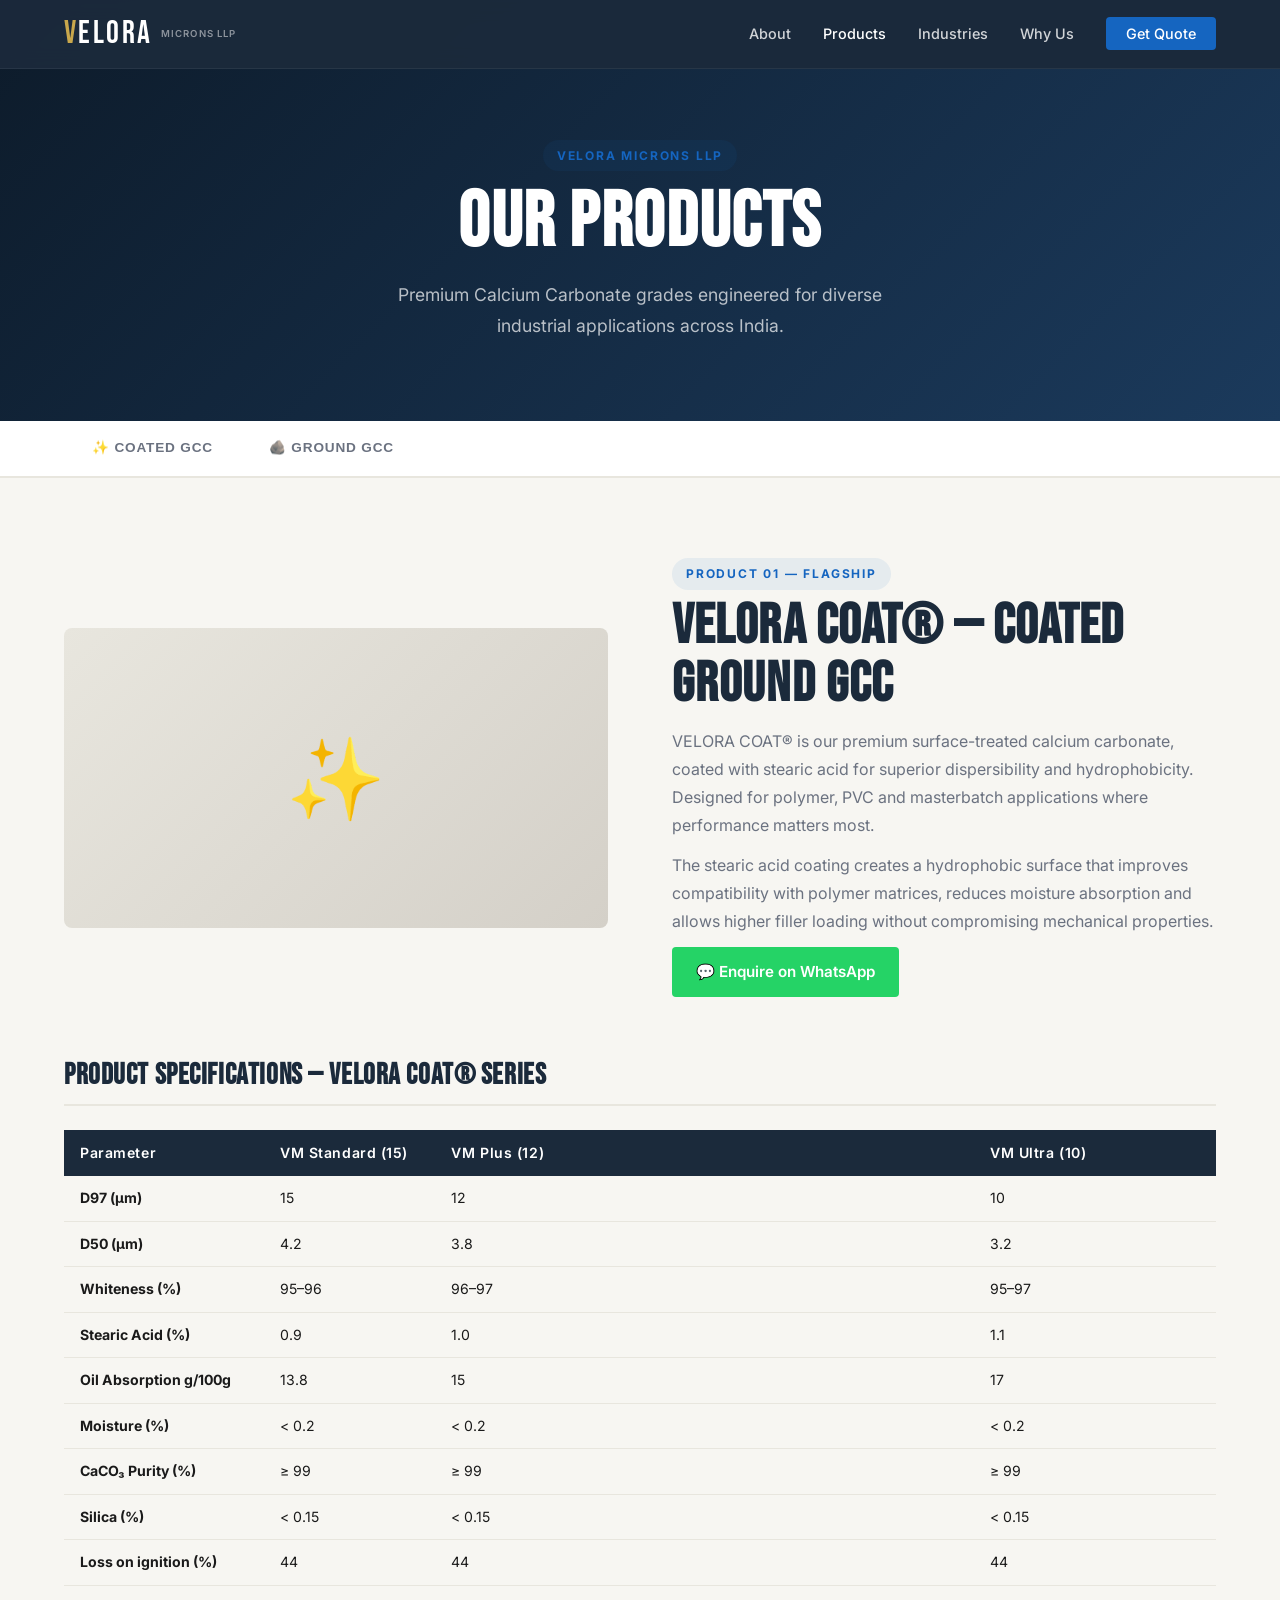
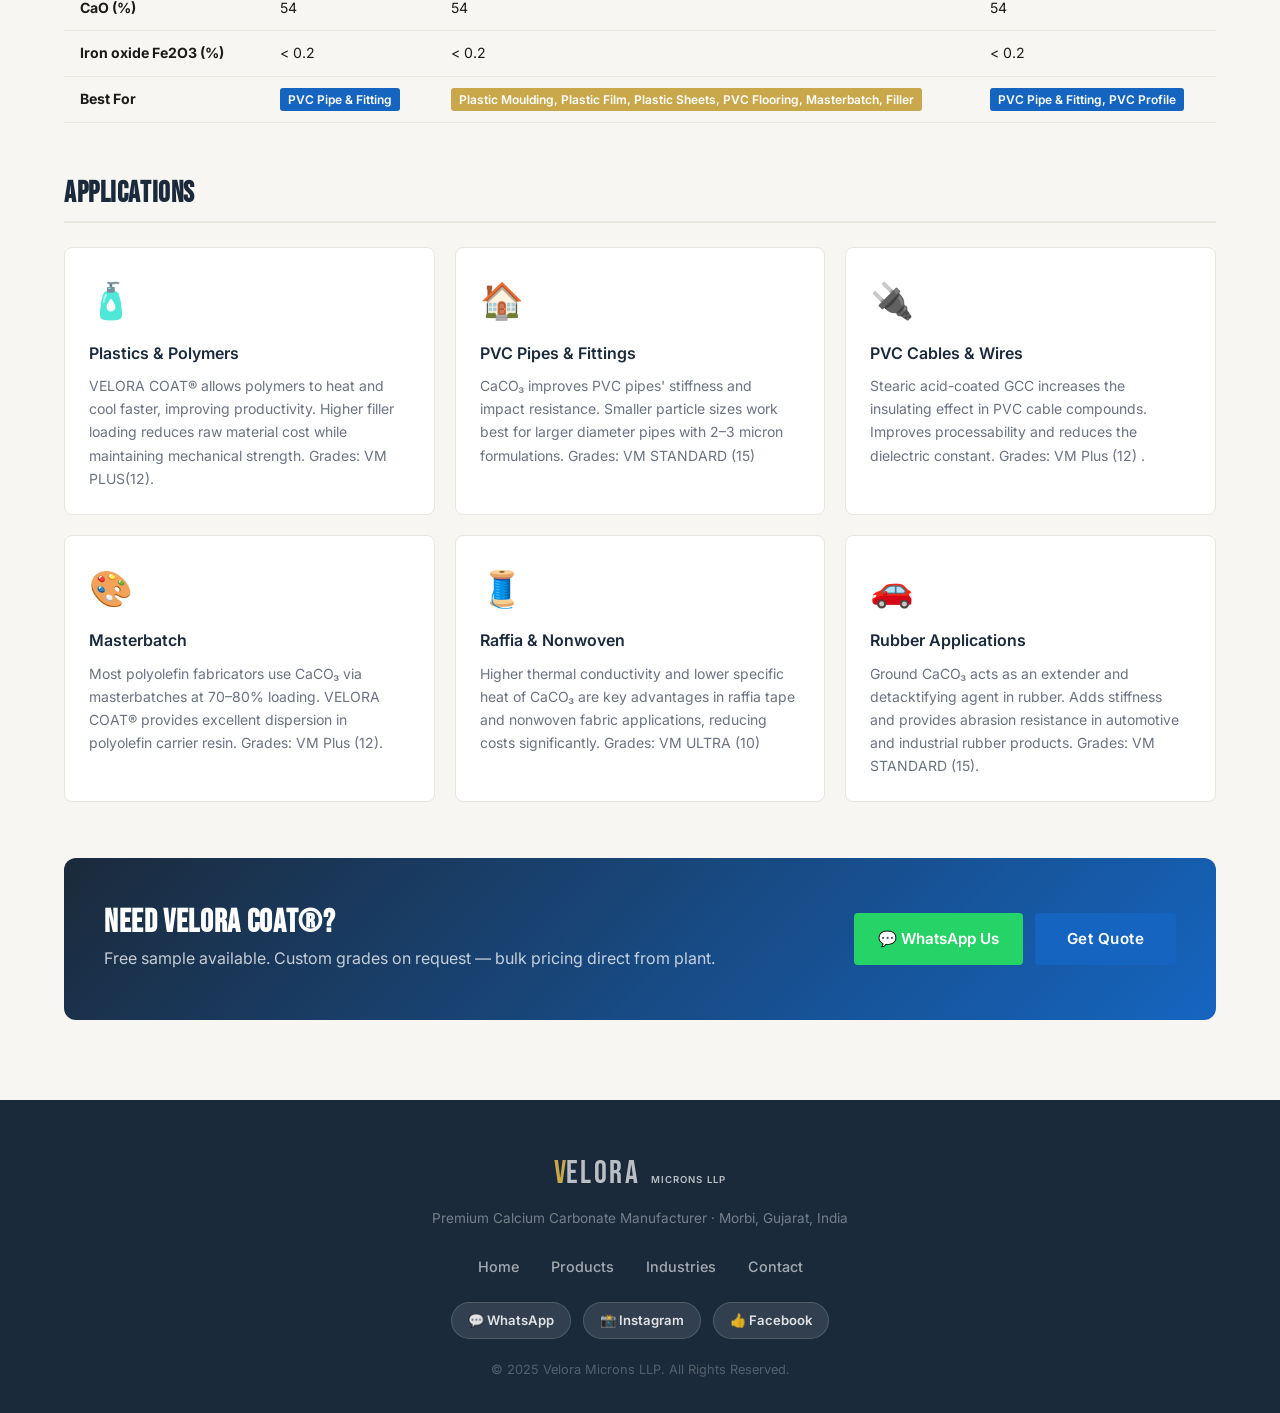
==== commit dd1a0422: "Update product descriptions and grades in products.html" ====
--- a/products.html
+++ b/products.html
@@ -210,32 +210,32 @@
           <div class="app-card">
             <div class="app-icon">🧴</div>
             <h4>Plastics & Polymers</h4>
-            <p>VELORA COAT® allows polymers to heat and cool faster, improving productivity. Higher filler loading reduces raw material cost while maintaining mechanical strength. Grades: VM-H to VC-50T.</p>
+            <p>VELORA COAT® allows polymers to heat and cool faster, improving productivity. Higher filler loading reduces raw material cost while maintaining mechanical strength. Grades: VM PLUS(12).</p>
           </div>
           <div class="app-card">
             <div class="app-icon">🏠</div>
             <h4>PVC Pipes & Fittings</h4>
-            <p>CaCO₃ improves PVC pipes' stiffness and impact resistance. Smaller particle sizes work best for larger diameter pipes with 2–3 micron formulations. Grades: VM-A, VM-B. </p>
+            <p>CaCO₃ improves PVC pipes' stiffness and impact resistance. Smaller particle sizes work best for larger diameter pipes with 2–3 micron formulations. Grades: VM STANDARD (15) </p>
           </div>
           <div class="app-card">
             <div class="app-icon">🔌</div>
             <h4>PVC Cables & Wires</h4>
-            <p>Stearic acid-coated GCC increases the insulating effect in PVC cable compounds. Improves processability and reduces the dielectric constant. Grades: VM-H, VM-M.</p>
+            <p>Stearic acid-coated GCC increases the insulating effect in PVC cable compounds. Improves processability and reduces the dielectric constant. Grades: VM Plus (12) .</p>
           </div>
           <div class="app-card">
             <div class="app-icon">🎨</div>
             <h4>Masterbatch</h4>
-            <p>Most polyolefin fabricators use CaCO₃ via masterbatches at 70–80% loading. VELORA COAT® provides excellent dispersion in polyolefin carrier resin. Grades: VM-M, VM-D, VM-S.</p>
+            <p>Most polyolefin fabricators use CaCO₃ via masterbatches at 70–80% loading. VELORA COAT® provides excellent dispersion in polyolefin carrier resin. Grades: VM Plus (12).</p>
           </div>
           <div class="app-card">
             <div class="app-icon">🧵</div>
             <h4>Raffia & Nonwoven</h4>
-            <p>Higher thermal conductivity and lower specific heat of CaCO₃ are key advantages in raffia tape and nonwoven fabric applications, reducing costs significantly. Grades: VM-M, VM-D.</p>
+            <p>Higher thermal conductivity and lower specific heat of CaCO₃ are key advantages in raffia tape and nonwoven fabric applications, reducing costs significantly. Grades: VM ULTRA (10)</p>
           </div>
           <div class="app-card">
             <div class="app-icon">🚗</div>
             <h4>Rubber Applications</h4>
-            <p>Ground CaCO₃ acts as an extender and detacktifying agent in rubber. Adds stiffness and provides abrasion resistance in automotive and industrial rubber products. Grades: VM-D, VM-S.</p>
+            <p>Ground CaCO₃ acts as an extender and detacktifying agent in rubber. Adds stiffness and provides abrasion resistance in automotive and industrial rubber products. Grades: VM STANDARD (15).</p>
           </div>
         </div>
       </div>
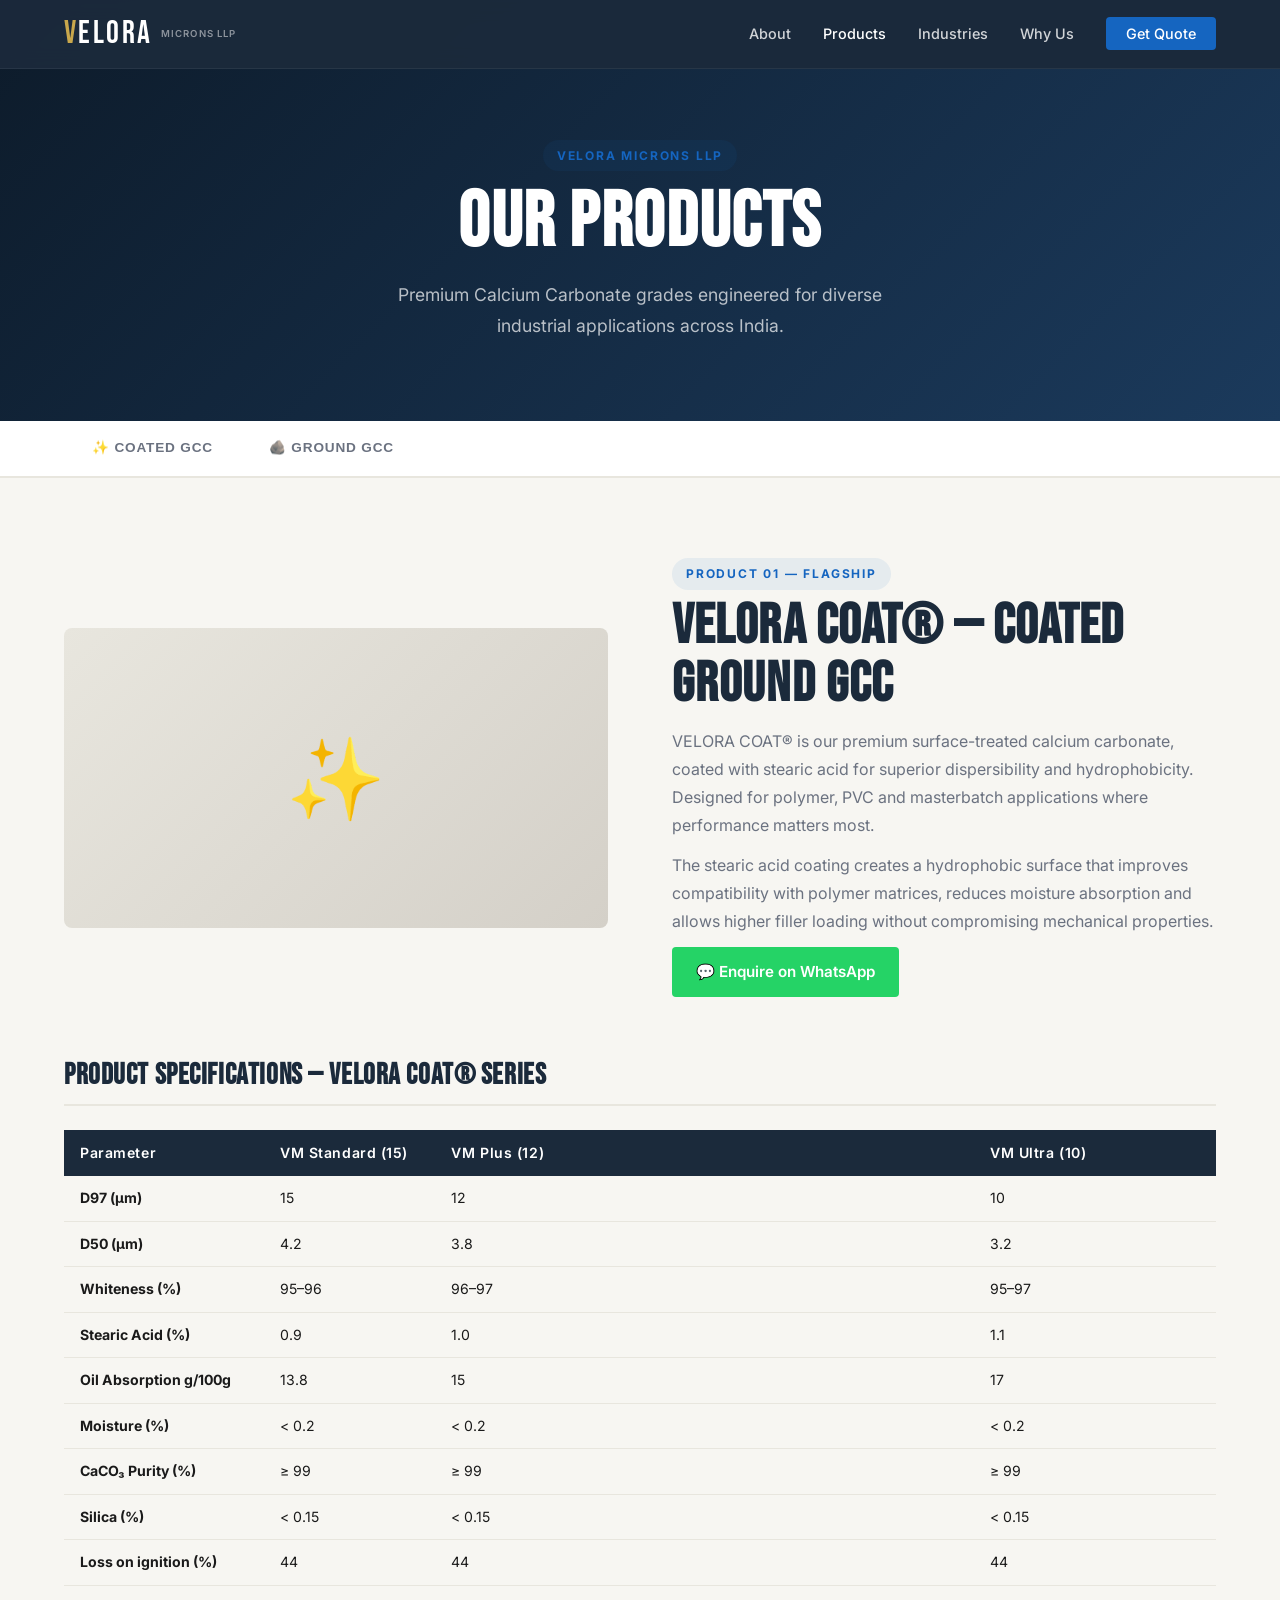
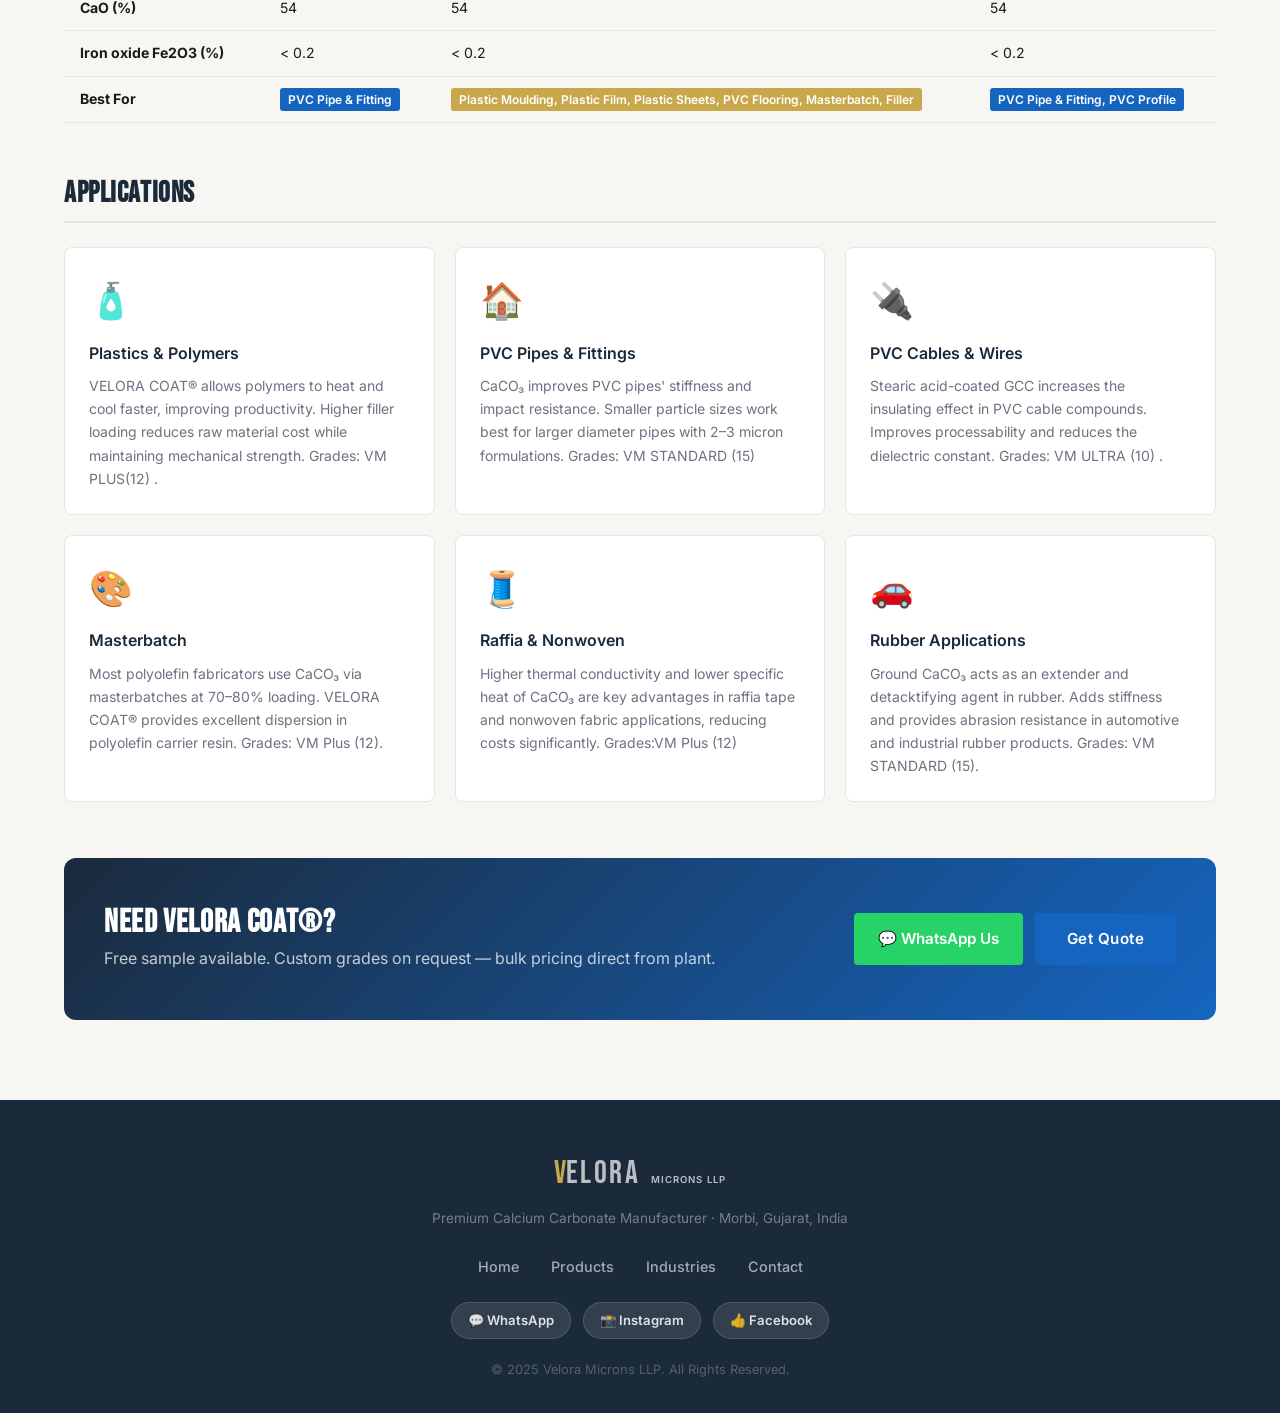
==== commit 3995943b: "Update product descriptions and grades in HTML" ====
--- a/products.html
+++ b/products.html
@@ -210,7 +210,8 @@
           <div class="app-card">
             <div class="app-icon">🧴</div>
             <h4>Plastics & Polymers</h4>
-            <p>VELORA COAT® allows polymers to heat and cool faster, improving productivity. Higher filler loading reduces raw material cost while maintaining mechanical strength. Grades: VM PLUS(12).</p>
+            <p>VELORA COAT® allows polymers to heat and cool faster, improving productivity. Higher filler loading reduces raw material cost while maintaining mechanical strength. Grades: VM PLUS(12)
+              .</p>
           </div>
           <div class="app-card">
             <div class="app-icon">🏠</div>
@@ -220,7 +221,7 @@
           <div class="app-card">
             <div class="app-icon">🔌</div>
             <h4>PVC Cables & Wires</h4>
-            <p>Stearic acid-coated GCC increases the insulating effect in PVC cable compounds. Improves processability and reduces the dielectric constant. Grades: VM Plus (12) .</p>
+            <p>Stearic acid-coated GCC increases the insulating effect in PVC cable compounds. Improves processability and reduces the dielectric constant. Grades: VM ULTRA (10)  .</p>
           </div>
           <div class="app-card">
             <div class="app-icon">🎨</div>
@@ -230,7 +231,7 @@
           <div class="app-card">
             <div class="app-icon">🧵</div>
             <h4>Raffia & Nonwoven</h4>
-            <p>Higher thermal conductivity and lower specific heat of CaCO₃ are key advantages in raffia tape and nonwoven fabric applications, reducing costs significantly. Grades: VM ULTRA (10)</p>
+            <p>Higher thermal conductivity and lower specific heat of CaCO₃ are key advantages in raffia tape and nonwoven fabric applications, reducing costs significantly. Grades:VM Plus (12)</p>
           </div>
           <div class="app-card">
             <div class="app-icon">🚗</div>
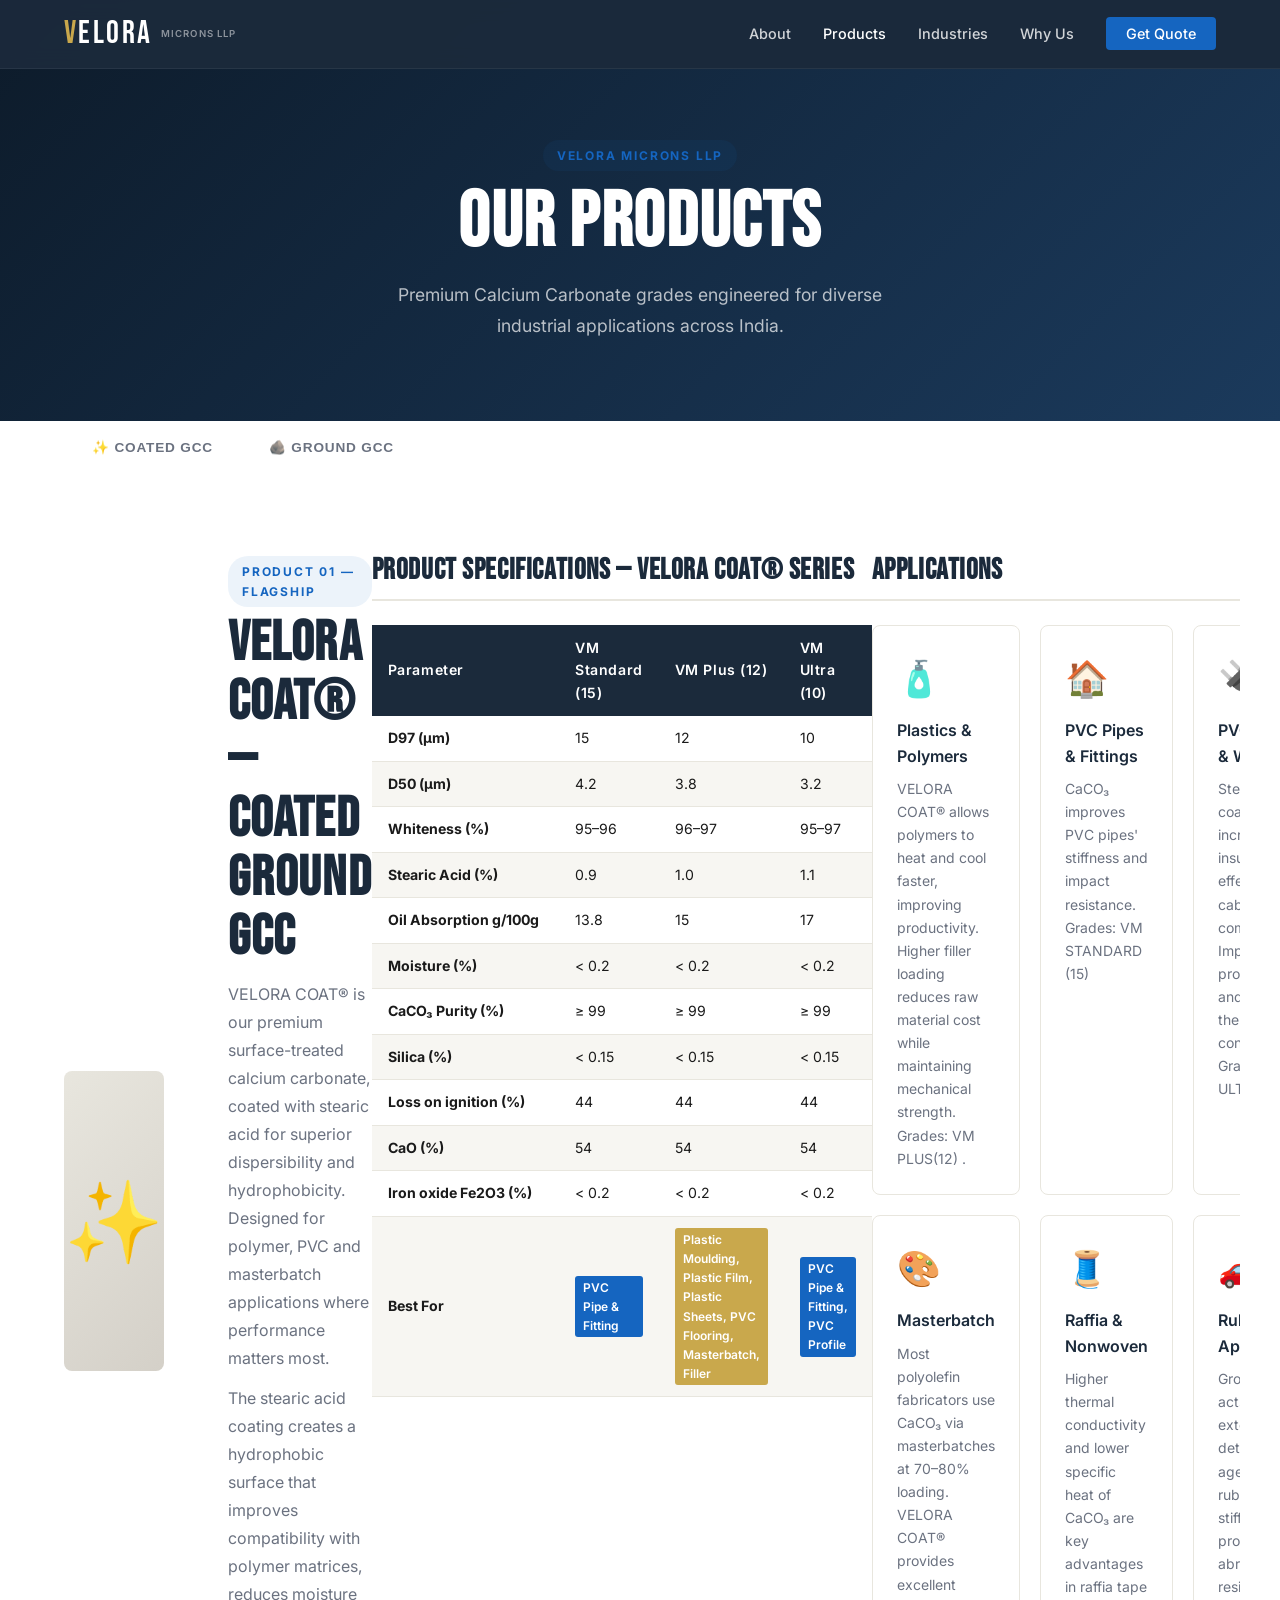
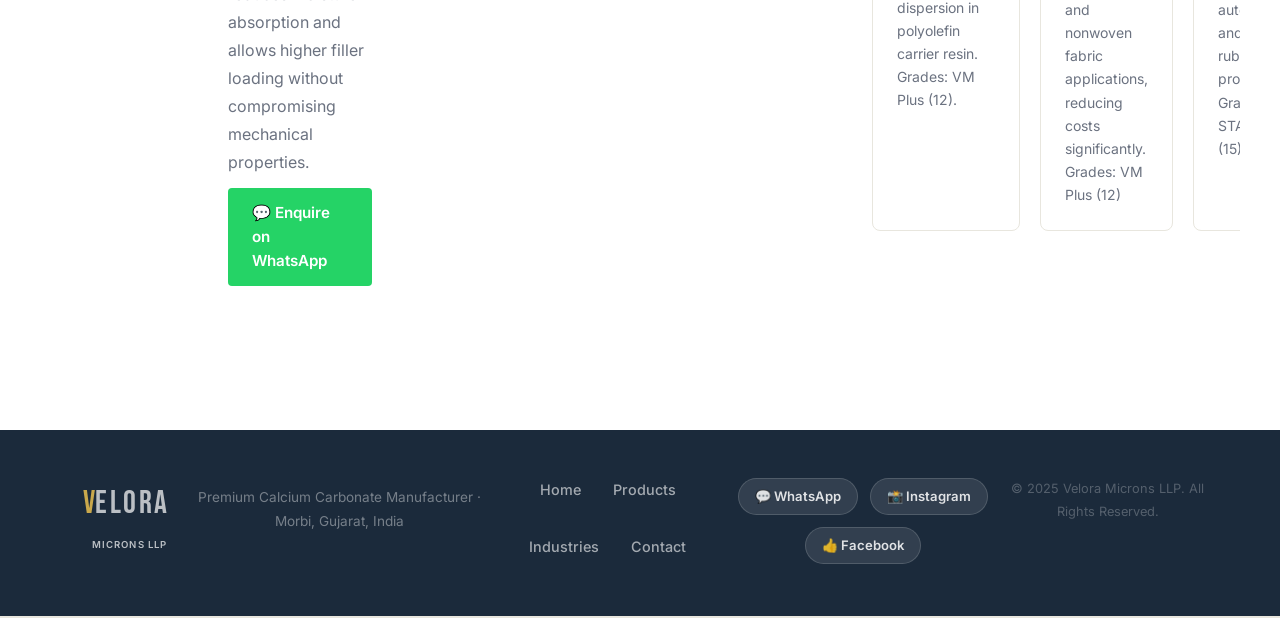
==== commit e9ac745a: "Remove Crusher button and refine product descriptions Removed commented-out button for Crusher CaCO₃" ====
--- a/products.html
+++ b/products.html
@@ -151,8 +151,7 @@
     <div class="container">
       <button class="tab-btn" onclick="showTab('coated')">✨ Coated GCC</button>
       <button class="tab-btn" onclick="showTab('ground')">🪨 Ground GCC</button>
-      <!-- <button class="tab-btn active" onclick="showTab('crusher')">⛏ Crusher CaCO₃</button> -->
-    </div>
+     
   </div>
 
  <!-- ===== PRODUCT 1: COATED GCC ===== -->
@@ -216,7 +215,7 @@
           <div class="app-card">
             <div class="app-icon">🏠</div>
             <h4>PVC Pipes & Fittings</h4>
-            <p>CaCO₃ improves PVC pipes' stiffness and impact resistance. Smaller particle sizes work best for larger diameter pipes with 2–3 micron formulations. Grades: VM STANDARD (15) </p>
+            <p>CaCO₃ improves PVC pipes' stiffness and impact resistance. Grades: VM STANDARD (15) </p>
           </div>
           <div class="app-card">
             <div class="app-icon">🔌</div>
@@ -231,12 +230,12 @@
           <div class="app-card">
             <div class="app-icon">🧵</div>
             <h4>Raffia & Nonwoven</h4>
-            <p>Higher thermal conductivity and lower specific heat of CaCO₃ are key advantages in raffia tape and nonwoven fabric applications, reducing costs significantly. Grades:VM Plus (12)</p>
+            <p>Higher thermal conductivity and lower specific heat of CaCO₃ are key advantages in raffia tape and nonwoven fabric applications, reducing costs significantly. Grades: VM Plus (12)</p>
           </div>
           <div class="app-card">
             <div class="app-icon">🚗</div>
             <h4>Rubber Applications</h4>
-            <p>Ground CaCO₃ acts as an extender and detacktifying agent in rubber. Adds stiffness and provides abrasion resistance in automotive and industrial rubber products. Grades: VM STANDARD (15).</p>
+            <p>Ground CaCO₃ acts as an extender and detackifying agent in rubber. Adds stiffness and provides abrasion resistance in automotive and industrial rubber products. Grades: VM STANDARD (15).</p>
           </div>
         </div>
       </div>
@@ -293,7 +292,7 @@
           <td><strong>Best For</strong></td>
           <td><span class="spec-badge">Paint, PVC Pipe &amp; Adhesives </span></td>
           <td><span class="spec-badge gold">Lacquer Paint &amp; Adhesives </span></td>
-          <td><span class="spec-badge">paint ,PVC  &amp; PVC Profile</span></td>
+          <td><span class="spec-badge">Paint ,PVC  &amp; PVC Profile</span></td>
         </tr>
             </tbody>
           </table>
@@ -316,7 +315,7 @@
           <div class="app-card">
             <div class="app-icon">🏠</div>
             <h4>Construction Materials</h4>
-            <p>Coarse GCC grades are widely used in putty, tile adhesives, cement boards and waterproofing compounds to improve workability and reduce shrinkage.</p>
+            <p> GCC are widely used in putty, tile adhesives, cement boards and waterproofing compounds to improve workability and reduce shrinkage.</p>
           </div>
           <div class="app-card">
             <div class="app-icon">🧴</div>
@@ -331,7 +330,7 @@
           <div class="app-card">
             <div class="app-icon">🌾</div>
             <h4>Agriculture</h4>
-            <p>Coarse GCC grades are used for soil pH correction and as a calcium supplement in fertilisers. Improves crop yield and soil structure.</p>
+            <p> GCC is used for soil pH correction and as a calcium supplement in fertilisers. Improves crop yield and soil structure.</p>
           </div>
         </div>
       </div>
@@ -351,106 +350,6 @@
   </section>
 
   
-   <!-- ===== PRODUCT 3: CRUSHER CALCIUM CARBONATE ===== -->
- <section class="prod-section" id="crusher">
-    <div class="container">
-
-      <div class="prod-intro">
-        <div class="prod-intro-img">⛏️</div>
-        <div class="prod-intro-text">
-          <span class="eyebrow">Product 03</span>
-          <h2>Crusher Calcium Carbonate</h2>
-          <p>Velora Microns' Crusher CaCO₃ is produced from high-purity limestone, crushed and screened to precise particle size distributions. Ideal for animal feed, glass manufacturing, ceramics and construction industries.</p>
-          <p>Our crusher grades offer low Fe₂O₃ and SiO₂ contamination, ensuring superior whiteness and purity for demanding industrial applications.</p>
-          <a href="https://wa.me/919119711811?text=Hello%20Velora%20Microns!%20I%20am%20interested%20in%20Crusher%20Calcium%20Carbonate.%20Please%20share%20details." target="_blank" class="btn-whatsapp">💬 Enquire on WhatsApp</a>
-        </div>
-      </div>
-
-      <!-- SPEC TABLE -->
-      <div class="spec-section">
-        <h3>Product Specifications</h3>
-        <div class="spec-table-wrap">
-          <table class="spec-table">
-            <thead>
-              <tr>
-                <th>Parameter</th>
-                <th>VC-C1</th>
-                <th>VC-C2</th>
-                <th>VC-C3</th>
-                <th>VC-C4</th>
-                <th>VC-C5</th>
-                <th>VC-C6</th>
-              </tr>
-            </thead>
-            <tbody>
-              <tr><td><strong>Particle Size (PSD)</strong></td><td>2–3 mm</td><td>1–2 mm</td><td>0.5–1 mm</td><td>200 µm</td><td>125 µm</td><td>90 µm</td></tr>
-              <tr><td><strong>Whiteness (%)</strong></td><td>90–92</td><td>91–93</td><td>92–94</td><td>92–94</td><td>93–95</td><td>93–95</td></tr>
-              <tr><td><strong>CaCO₃ Purity (%)</strong></td><td>≥ 97</td><td>≥ 97</td><td>≥ 97.5</td><td>≥ 97.5</td><td>≥ 98</td><td>≥ 98</td></tr>
-              <tr><td><strong>Moisture (%)</strong></td><td>&lt; 0.5</td><td>&lt; 0.5</td><td>&lt; 0.3</td><td>&lt; 0.3</td><td>&lt; 0.2</td><td>&lt; 0.2</td></tr>
-              <tr><td><strong>Fe₂O₃ (%)</strong></td><td>&lt; 0.05</td><td>&lt; 0.05</td><td>&lt; 0.04</td><td>&lt; 0.04</td><td>&lt; 0.03</td><td>&lt; 0.03</td></tr>
-              <tr><td><strong>Application</strong></td>
-                <td><span class="spec-badge">Animal Feed</span></td>
-                <td><span class="spec-badge">Glass</span></td>
-                <td><span class="spec-badge gold">Ceramic</span></td>
-                <td><span class="spec-badge green">Construction</span></td>
-                <td><span class="spec-badge gold">Ceramic</span></td>
-                <td><span class="spec-badge">Glaze</span></td>
-              </tr>
-            </tbody>
-          </table>
-        </div>
-      </div>
-
-      <!-- APPLICATIONS -->
-      <div class="spec-section">
-        <h3>Applications</h3>
-        <div class="app-grid">
-          <div class="app-card">
-            <div class="app-icon">🐄</div>
-            <h4>Animal & Poultry Feed</h4>
-            <p>High purity crusher grades provide essential calcium supplement for livestock and poultry, improving bone density and egg shell quality. Grades: VC-C1, VC-C2, VC-C3.</p>
-          </div>
-          <div class="app-card">
-            <div class="app-icon">🪟</div>
-            <h4>Glass Manufacturing</h4>
-            <p>Low Fe₂O₃ and SiO₂ contamination makes our crusher grades ideal for glass manufacturing, ensuring clarity and strength. Grades: VC-C2, VC-C3.</p>
-          </div>
-          <div class="app-card">
-            <div class="app-icon">🏺</div>
-            <h4>Ceramic Manufacturing</h4>
-            <p>Calcium carbonate is the main flux source in ceramic bodies. Our fine crusher grades improve firing characteristics and dimensional stability. Grades: VC-C4, VC-C5, VC-C6.</p>
-          </div>
-          <div class="app-card">
-            <div class="app-icon">🏗️</div>
-            <h4>Construction</h4>
-            <p>Used in self-compacting concrete, waterproofing compounds and mortar for improved workability and strength. Grades: VC-C4, VC-C5.</p>
-          </div>
-          <div class="app-card">
-            <div class="app-icon">🌿</div>
-            <h4>Environmental Protection</h4>
-            <p>Used for flue gas desulfurization and water treatment applications requiring precise particle sizes. Grades: VC-C2, VC-C3.</p>
-          </div>
-          <div class="app-card">
-            <div class="app-icon">🎨</div>
-            <h4>Glaze & Surface Coating</h4>
-            <p>Fine crusher grades act as flux and opacifier in ceramic glazes, providing smooth surface finish. Grades: VC-C5, VC-C6.</p>
-          </div>
-        </div>
-      </div>
-
-      <div class="prod-cta-banner">
-        <div>
-          <h3>Need Crusher CaCO₃?</h3>
-          <p>Get free sample and best bulk price — direct from manufacturer.</p>
-        </div>
-        <div class="cta-buttons">
-          <a href="https://wa.me/919119711811?text=Hello%20Velora%20Microns!%20I%20need%20Crusher%20CaCO3.%20Please%20share%20price%20and%20specs." target="_blank" class="btn-whatsapp">💬 WhatsApp Us</a>
-          <a href="index.html#contact" class="btn-primary">Get Quote</a>
-        </div>
-      </div>
-
-    </div>
-  </section> 
 
 
   <!-- FOOTER -->
--- a/style.css
+++ b/style.css
@@ -199,7 +199,12 @@
 
 /* ===== PRODUCTS ===== */
 .products { background: var(--cream); }
-.products-grid { display: grid; grid-template-columns: repeat(3, 1fr); gap: 24px; }
+.products-grid{
+  display: grid;
+  grid-template-columns: repeat(auto-fit, minmax(300px, 420px));
+  justify-content: center;
+  gap: 30px;
+}
 .prod-card {
   background: var(--white);
   border: 1.5px solid var(--border);
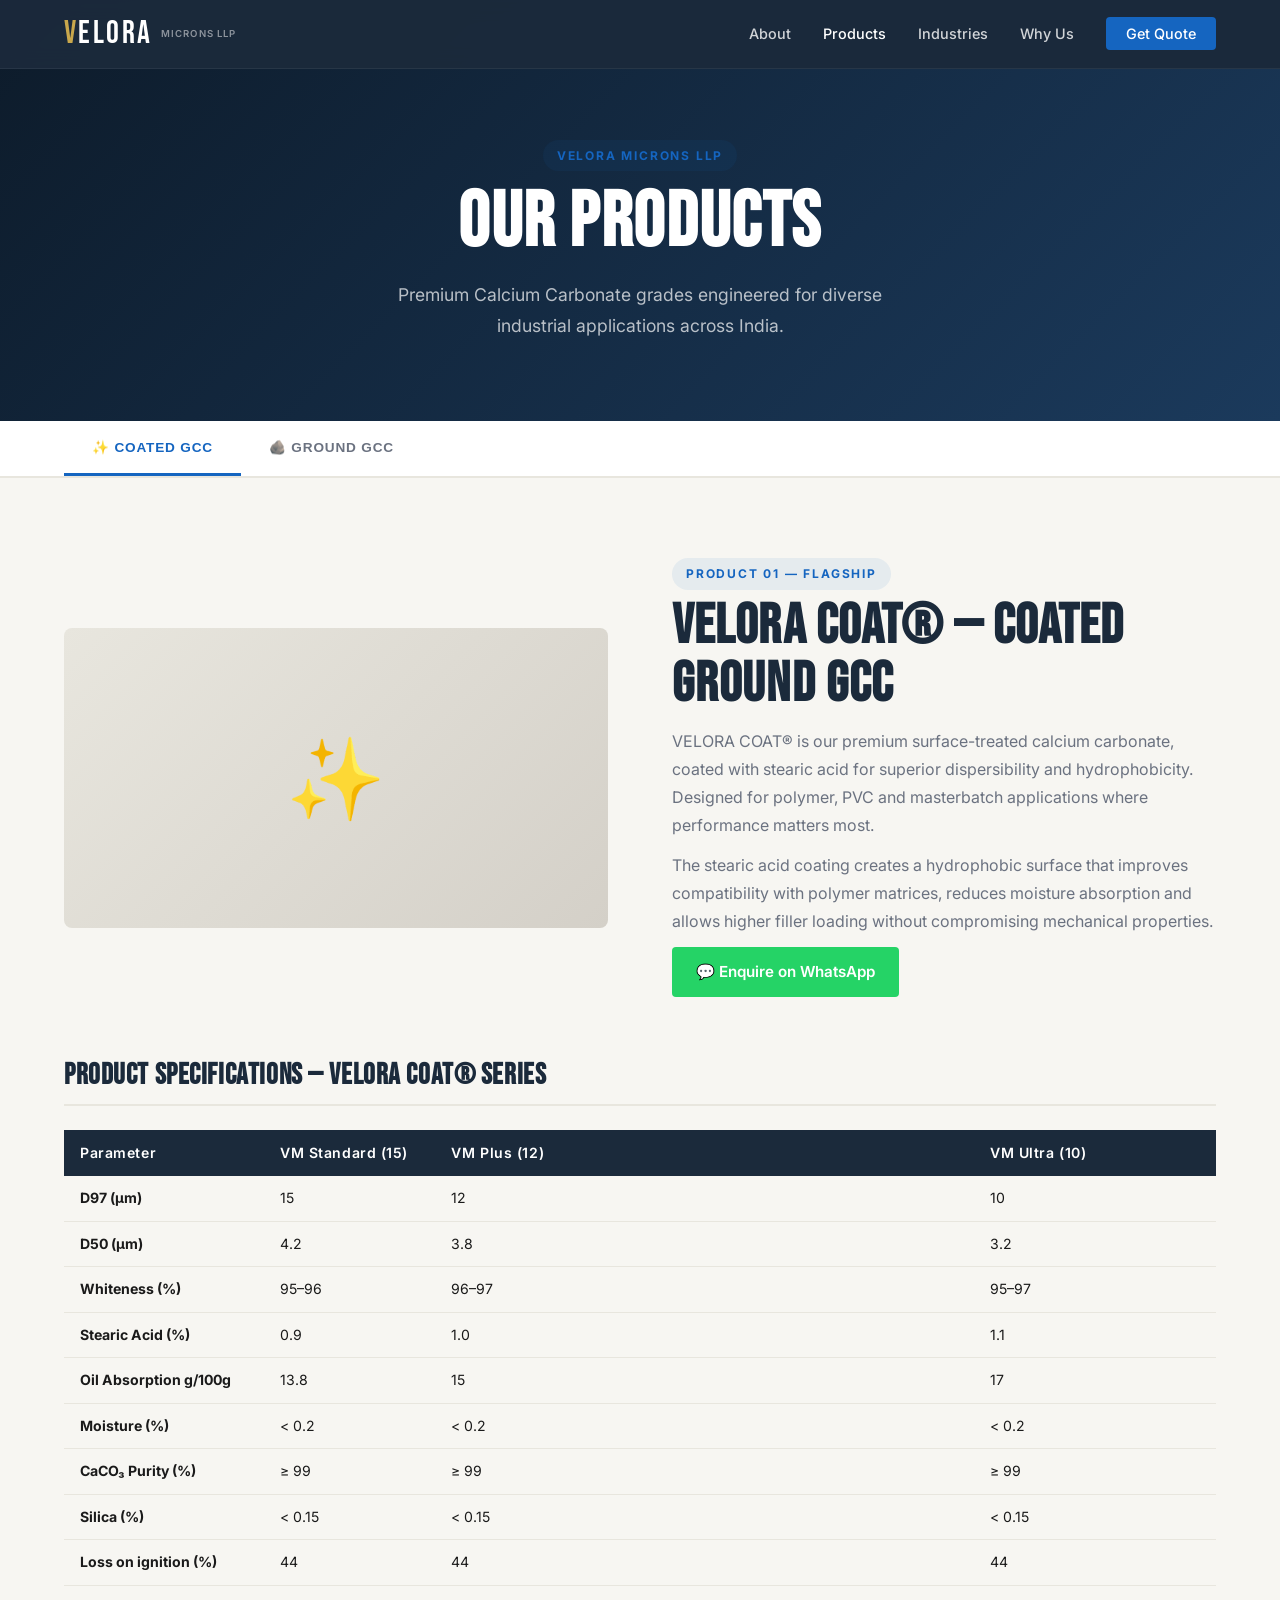
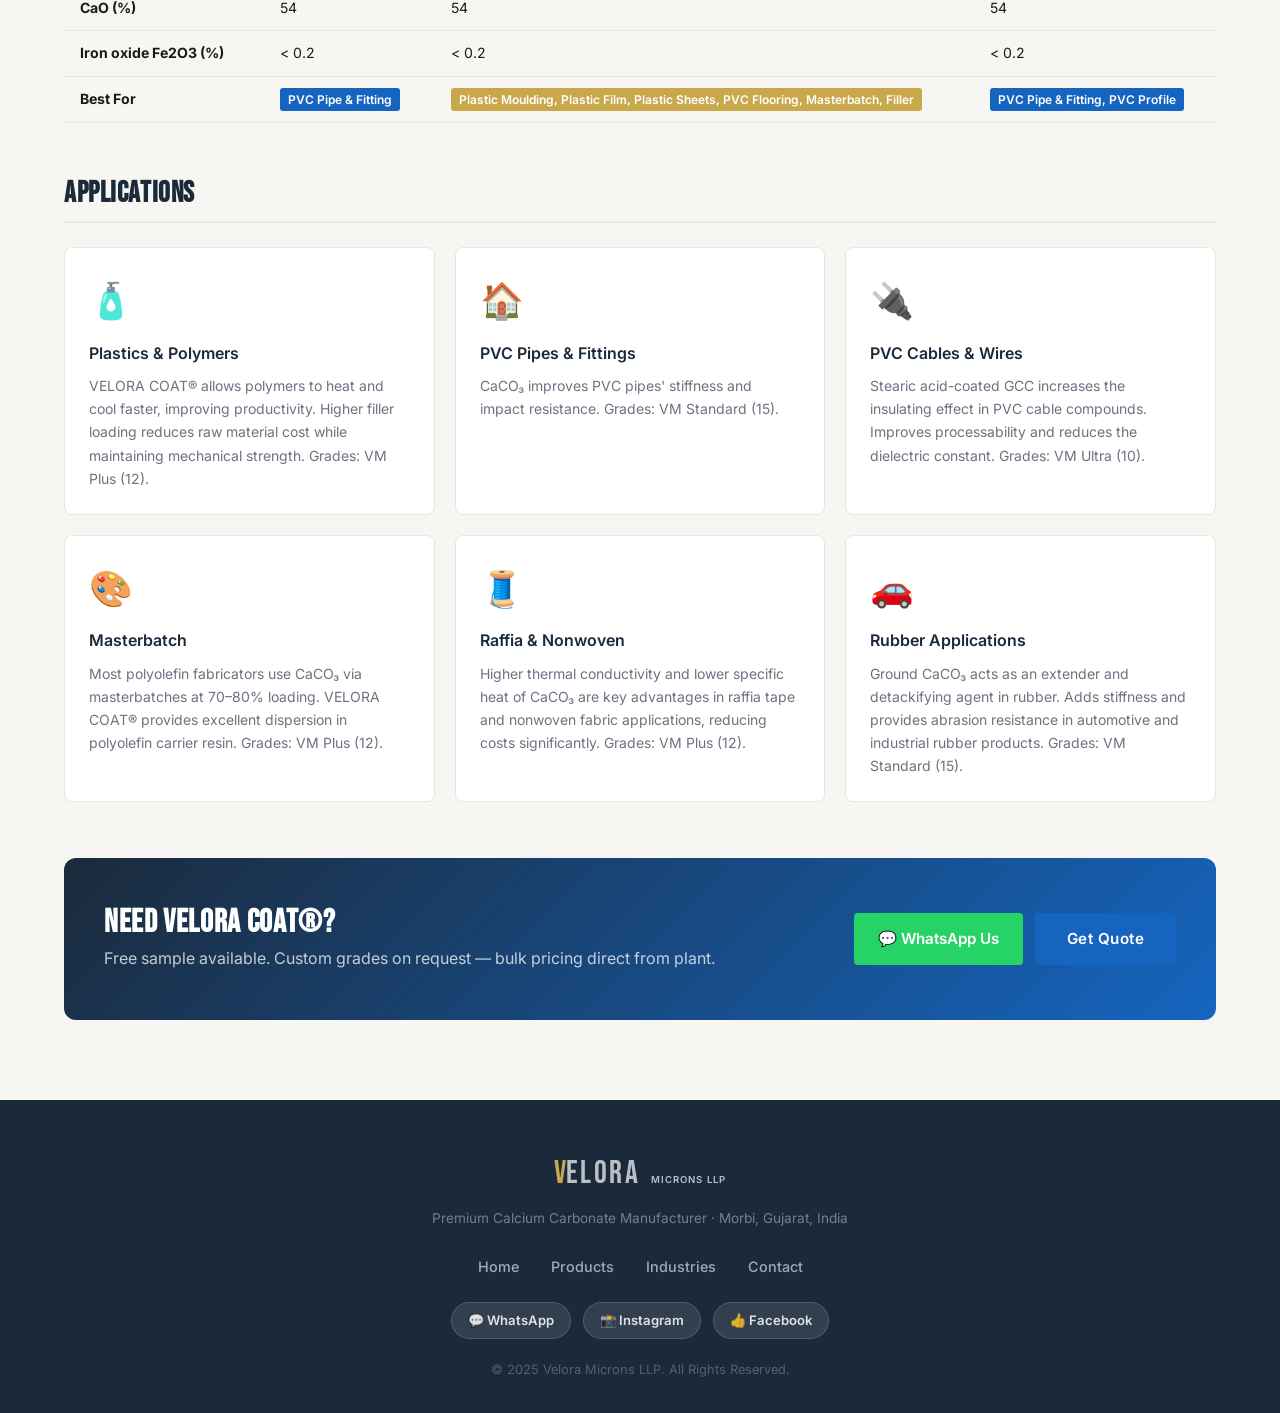
==== commit 35cd938a: "Update product descriptions and tab functionality" ====
--- a/products.html
+++ b/products.html
@@ -4,7 +4,7 @@
   <meta charset="UTF-8" />
   <meta name="viewport" content="width=device-width, initial-scale=1.0" />
   <title>Products – Velora Microns LLP | Calcium Carbonate Manufacturer</title>
-  <meta name="description" content="Velora Microns LLP offers Crusher CaCO3, Ground GCC and Coated GCC for plastics, paints, rubber, ceramics and more industries." />
+  <meta name="description" content="Velora Microns LLP offers Coated GCC and Ground GCC in D97 15, 12 and 10 micron grades for plastics, paints, rubber, paper and more industries. Direct from manufacturer, Morbi, Gujarat." />
   <link rel="preconnect" href="https://fonts.googleapis.com" />
   <link rel="preconnect" href="https://fonts.gstatic.com" crossorigin />
   <link href="https://fonts.googleapis.com/css2?family=Bebas+Neue&family=Inter:wght@300;400;500;600;700&display=swap" rel="stylesheet" />
@@ -149,9 +149,9 @@
   <!-- TABS -->
   <div class="prod-tabs">
     <div class="container">
-      <button class="tab-btn" onclick="showTab('coated')">✨ Coated GCC</button>
-      <button class="tab-btn" onclick="showTab('ground')">🪨 Ground GCC</button>
-     
+      <button class="tab-btn active" onclick="showTab('coated', event)">✨ Coated GCC</button>
+      <button class="tab-btn" onclick="showTab('ground', event)">🪨 Ground GCC</button>
+    </div>
   </div>
 
  <!-- ===== PRODUCT 1: COATED GCC ===== -->
@@ -208,19 +208,18 @@
         <div class="app-grid">
           <div class="app-card">
             <div class="app-icon">🧴</div>
-            <h4>Plastics & Polymers</h4>
-            <p>VELORA COAT® allows polymers to heat and cool faster, improving productivity. Higher filler loading reduces raw material cost while maintaining mechanical strength. Grades: VM PLUS(12)
-              .</p>
+            <h4>Plastics &amp; Polymers</h4>
+            <p>VELORA COAT® allows polymers to heat and cool faster, improving productivity. Higher filler loading reduces raw material cost while maintaining mechanical strength. Grades: VM Plus (12).</p>
           </div>
           <div class="app-card">
             <div class="app-icon">🏠</div>
-            <h4>PVC Pipes & Fittings</h4>
-            <p>CaCO₃ improves PVC pipes' stiffness and impact resistance. Grades: VM STANDARD (15) </p>
+            <h4>PVC Pipes &amp; Fittings</h4>
+            <p>CaCO₃ improves PVC pipes' stiffness and impact resistance. Grades: VM Standard (15).</p>
           </div>
           <div class="app-card">
             <div class="app-icon">🔌</div>
-            <h4>PVC Cables & Wires</h4>
-            <p>Stearic acid-coated GCC increases the insulating effect in PVC cable compounds. Improves processability and reduces the dielectric constant. Grades: VM ULTRA (10)  .</p>
+            <h4>PVC Cables &amp; Wires</h4>
+            <p>Stearic acid-coated GCC increases the insulating effect in PVC cable compounds. Improves processability and reduces the dielectric constant. Grades: VM Ultra (10).</p>
           </div>
           <div class="app-card">
             <div class="app-icon">🎨</div>
@@ -229,13 +228,13 @@
           </div>
           <div class="app-card">
             <div class="app-icon">🧵</div>
-            <h4>Raffia & Nonwoven</h4>
-            <p>Higher thermal conductivity and lower specific heat of CaCO₃ are key advantages in raffia tape and nonwoven fabric applications, reducing costs significantly. Grades: VM Plus (12)</p>
+            <h4>Raffia &amp; Nonwoven</h4>
+            <p>Higher thermal conductivity and lower specific heat of CaCO₃ are key advantages in raffia tape and nonwoven fabric applications, reducing costs significantly. Grades: VM Plus (12).</p>
           </div>
           <div class="app-card">
             <div class="app-icon">🚗</div>
             <h4>Rubber Applications</h4>
-            <p>Ground CaCO₃ acts as an extender and detackifying agent in rubber. Adds stiffness and provides abrasion resistance in automotive and industrial rubber products. Grades: VM STANDARD (15).</p>
+            <p>Ground CaCO₃ acts as an extender and detackifying agent in rubber. Adds stiffness and provides abrasion resistance in automotive and industrial rubber products. Grades: VM Standard (15).</p>
           </div>
         </div>
       </div>
@@ -290,9 +289,9 @@
         <tr><td><strong>Silica (%)</strong></td><td>&lt; 0.15</td><td>&lt; 0.15</td><td>&lt; 0.15</td></tr>
         <tr>
           <td><strong>Best For</strong></td>
-          <td><span class="spec-badge">Paint, PVC Pipe &amp; Adhesives </span></td>
-          <td><span class="spec-badge gold">Lacquer Paint &amp; Adhesives </span></td>
-          <td><span class="spec-badge">Paint ,PVC  &amp; PVC Profile</span></td>
+          <td><span class="spec-badge">Paint, PVC Pipe &amp; Adhesives</span></td>
+          <td><span class="spec-badge gold">Lacquer Paint &amp; Adhesives</span></td>
+          <td><span class="spec-badge">Paint, PVC &amp; PVC Profile</span></td>
         </tr>
             </tbody>
           </table>
@@ -304,33 +303,33 @@
         <div class="app-grid">
           <div class="app-card">
             <div class="app-icon">🎨</div>
-            <h4>Paints & Coatings</h4>
-            <p>GCC acts as an extender pigment in paints, improving opacity, consistency and reducing cost. Fine grades (VG-500 to VG-1250) provide a smooth finish in emulsion and enamel paints.</p>
+            <h4>Paints &amp; Coatings</h4>
+            <p>GCC acts as an extender pigment in paints, improving opacity, consistency and reducing cost. Fine grades provide a smooth finish in emulsion and enamel paints. Grades: VM-15, VM-12, VM-10.</p>
           </div>
           <div class="app-card">
             <div class="app-icon">📄</div>
-            <h4>Paper & Board</h4>
+            <h4>Paper &amp; Board</h4>
             <p>Used as a coating pigment and filler in paper, GCC improves brightness, opacity and printability. Fine GCC grades replace expensive TiO₂ in paper coating.</p>
           </div>
           <div class="app-card">
             <div class="app-icon">🏠</div>
             <h4>Construction Materials</h4>
-            <p> GCC are widely used in putty, tile adhesives, cement boards and waterproofing compounds to improve workability and reduce shrinkage.</p>
+            <p>GCC is widely used in putty, tile adhesives, cement boards and waterproofing compounds to improve workability and reduce shrinkage.</p>
           </div>
           <div class="app-card">
             <div class="app-icon">🧴</div>
-            <h4>Adhesives & Sealants</h4>
-            <p>GCC improves rheology and thixotropy and reduces cost in adhesives and sealants while maintaining bond strength. Grades VG-325 to VM-800 are most suitable.</p>
+            <h4>Adhesives &amp; Sealants</h4>
+            <p>GCC improves rheology and thixotropy and reduces cost in adhesives and sealants while maintaining bond strength. Grades: VM-15, VM-12.</p>
           </div>
           <div class="app-card">
             <div class="app-icon">🏺</div>
-            <h4>Ceramics & Tiles</h4>
+            <h4>Ceramics &amp; Tiles</h4>
             <p>Used as a flux material in ceramic tile bodies and glazes. GCC improves dimensional stability and reduces firing temperature, saving energy costs.</p>
           </div>
           <div class="app-card">
             <div class="app-icon">🌾</div>
             <h4>Agriculture</h4>
-            <p> GCC is used for soil pH correction and as a calcium supplement in fertilisers. Improves crop yield and soil structure.</p>
+            <p>GCC is used for soil pH correction and as a calcium supplement in fertilisers. Improves crop yield and soil structure.</p>
           </div>
         </div>
       </div>
@@ -391,22 +390,23 @@
     }
 
     // Tab switching
-    function showTab(id) {
+    function showTab(id, ev) {
       document.querySelectorAll('.prod-section').forEach(s => s.classList.remove('active'));
       document.querySelectorAll('.tab-btn').forEach(b => b.classList.remove('active'));
       document.getElementById(id).classList.add('active');
-      event.target.classList.add('active');
+      (ev || window.event).currentTarget.classList.add('active');
       window.scrollTo({ top: document.querySelector('.prod-tabs').offsetTop - 68, behavior: 'smooth' });
     }
 
-    // Check URL hash for direct tab link
+    // Check URL hash for direct tab link (#coated or #ground)
     window.addEventListener('load', () => {
-      const hash = window.location.hash.replace('#','');
-      if (['crusher','ground','coated'].includes(hash)) {
+      const tabs = ['coated', 'ground'];
+      const hash = window.location.hash.replace('#', '');
+      if (tabs.includes(hash)) {
         document.querySelectorAll('.prod-section').forEach(s => s.classList.remove('active'));
         document.querySelectorAll('.tab-btn').forEach(b => b.classList.remove('active'));
         document.getElementById(hash).classList.add('active');
-        document.querySelectorAll('.tab-btn')[['crusher','ground','coated'].indexOf(hash)].classList.add('active');
+        document.querySelectorAll('.tab-btn')[tabs.indexOf(hash)].classList.add('active');
       }
     });
   </script>
